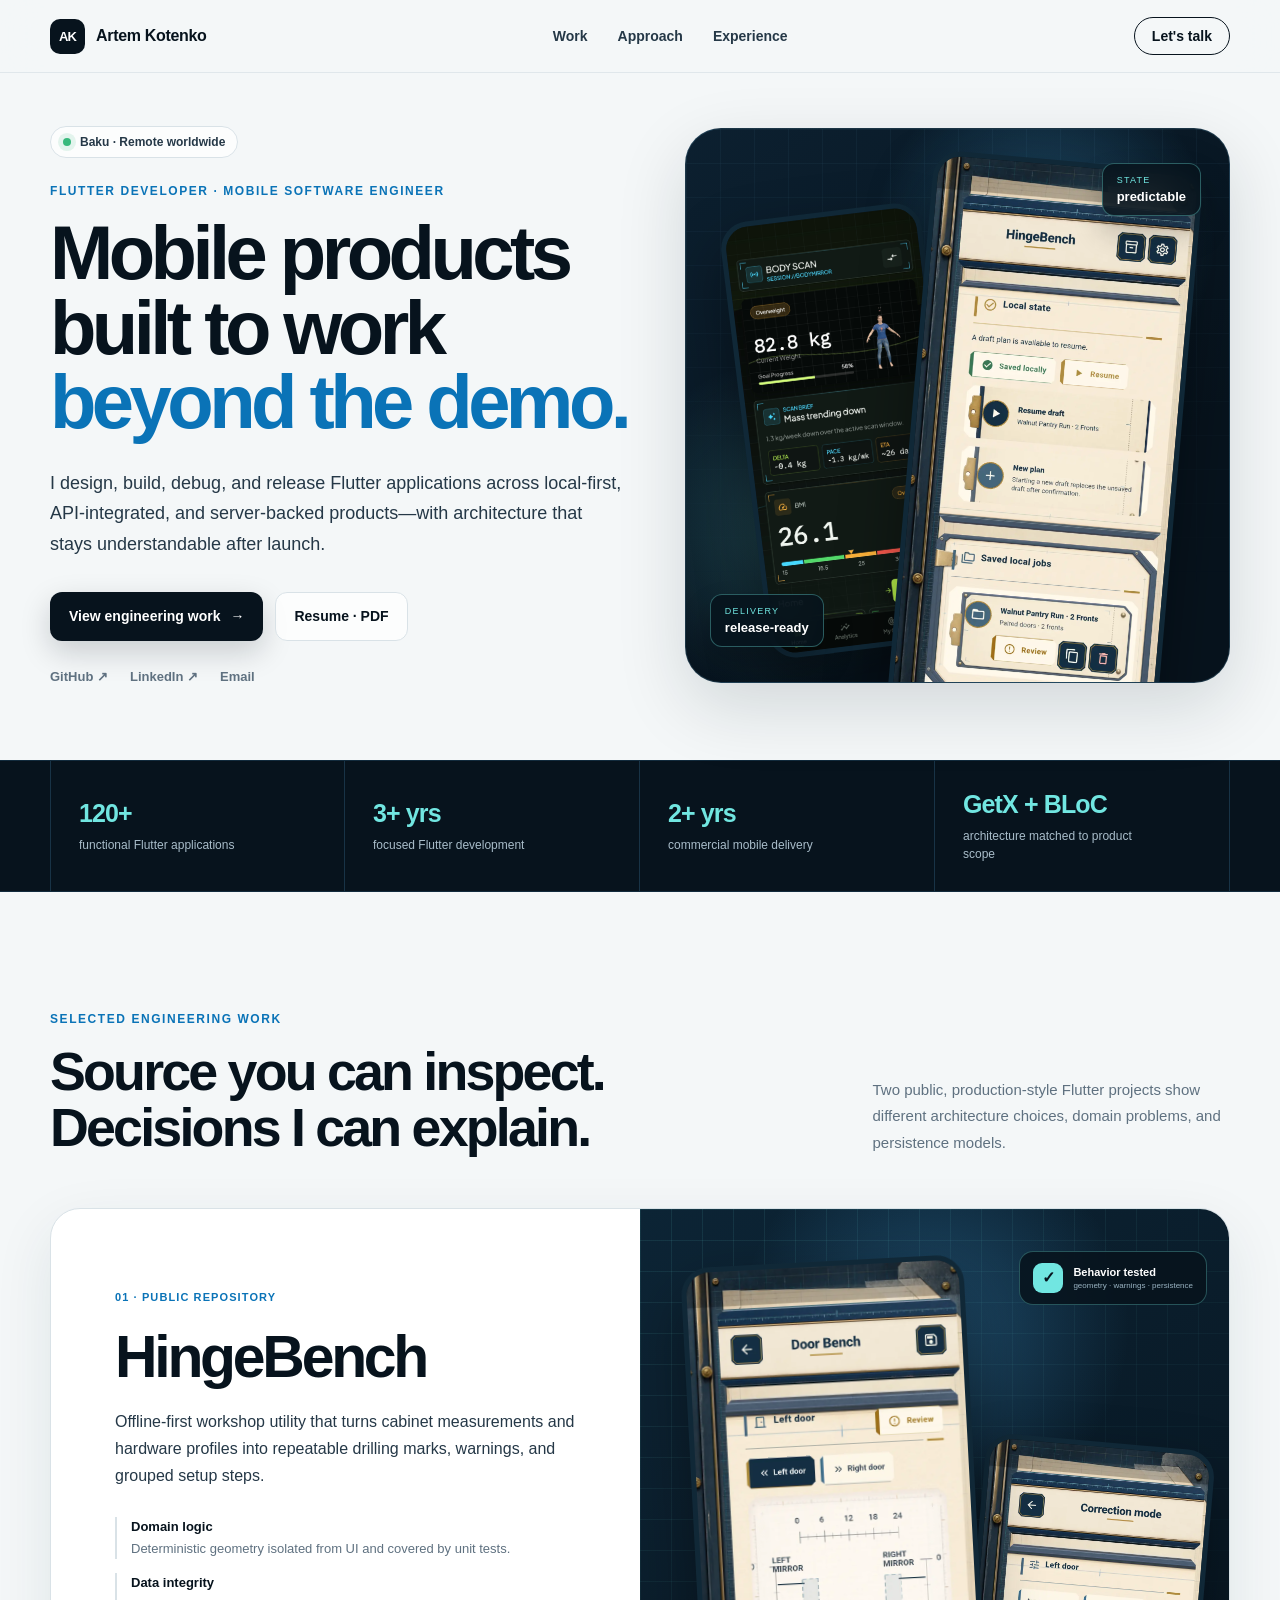
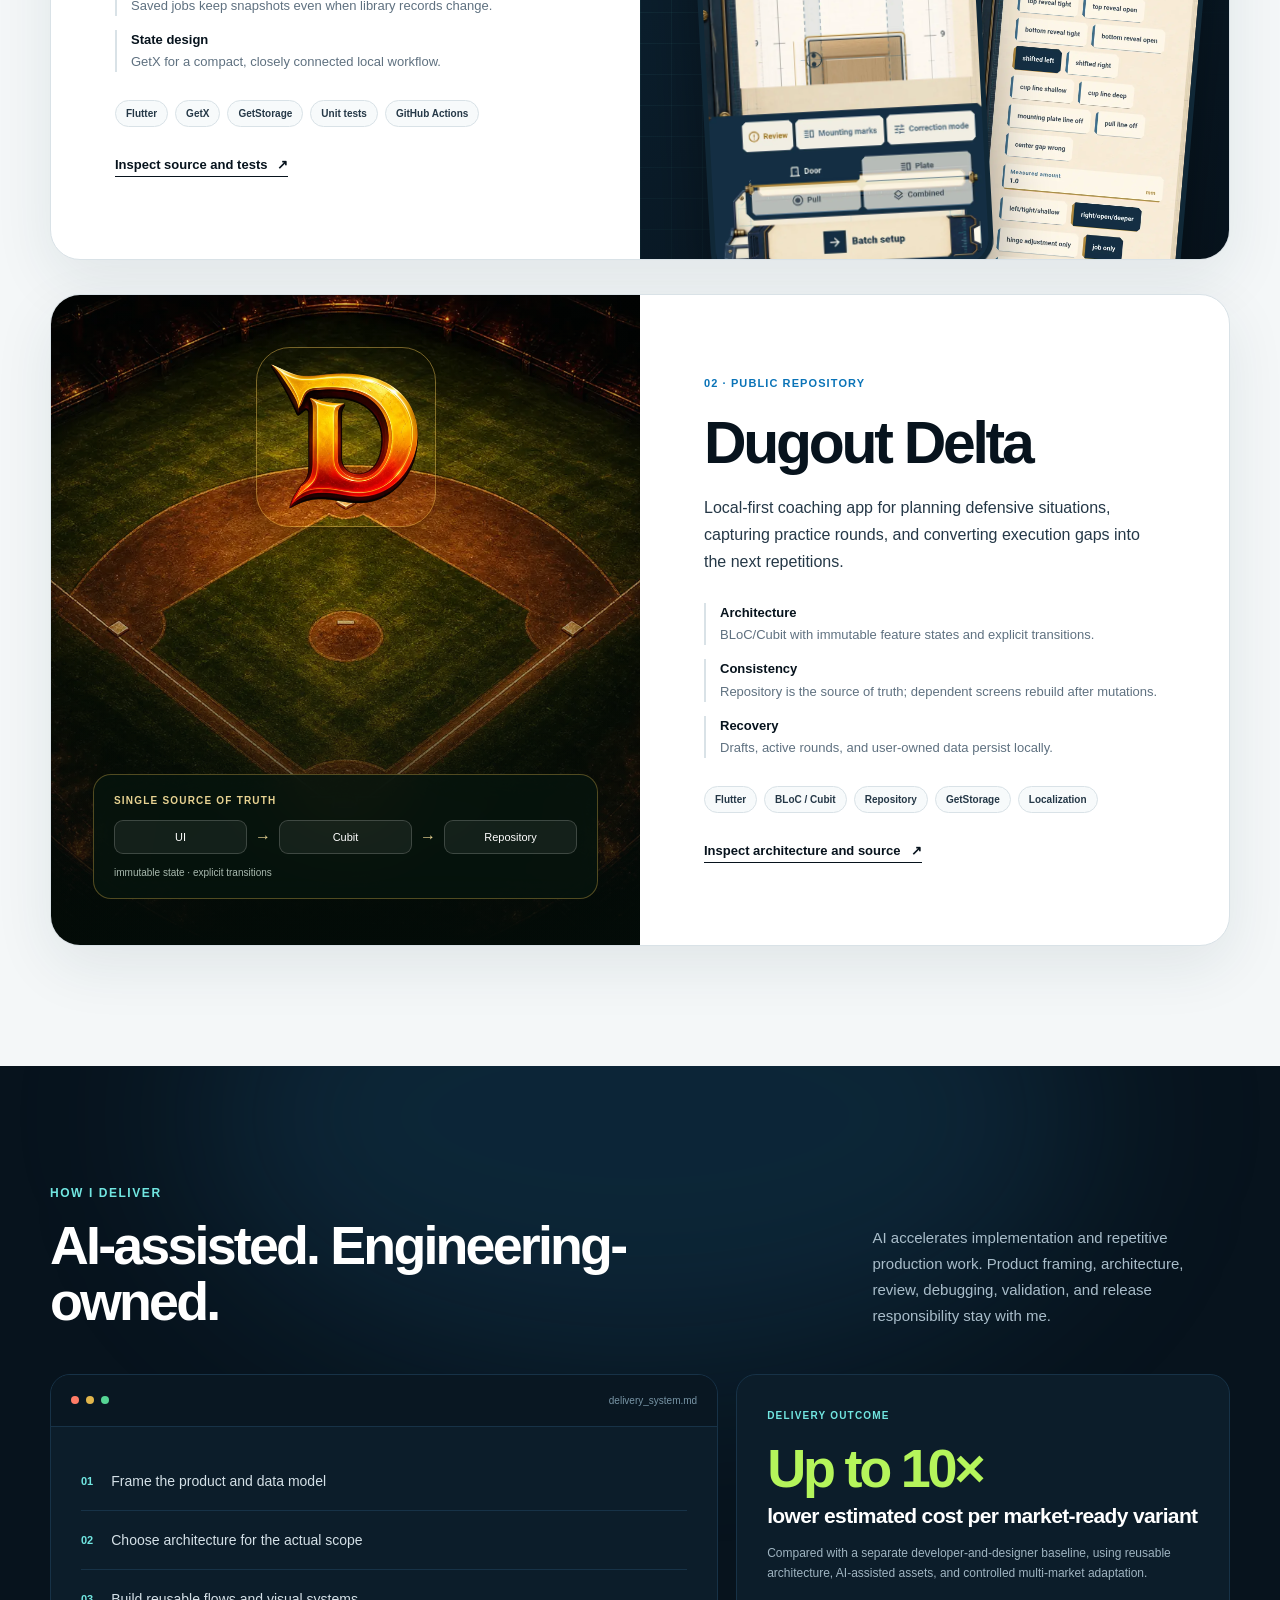
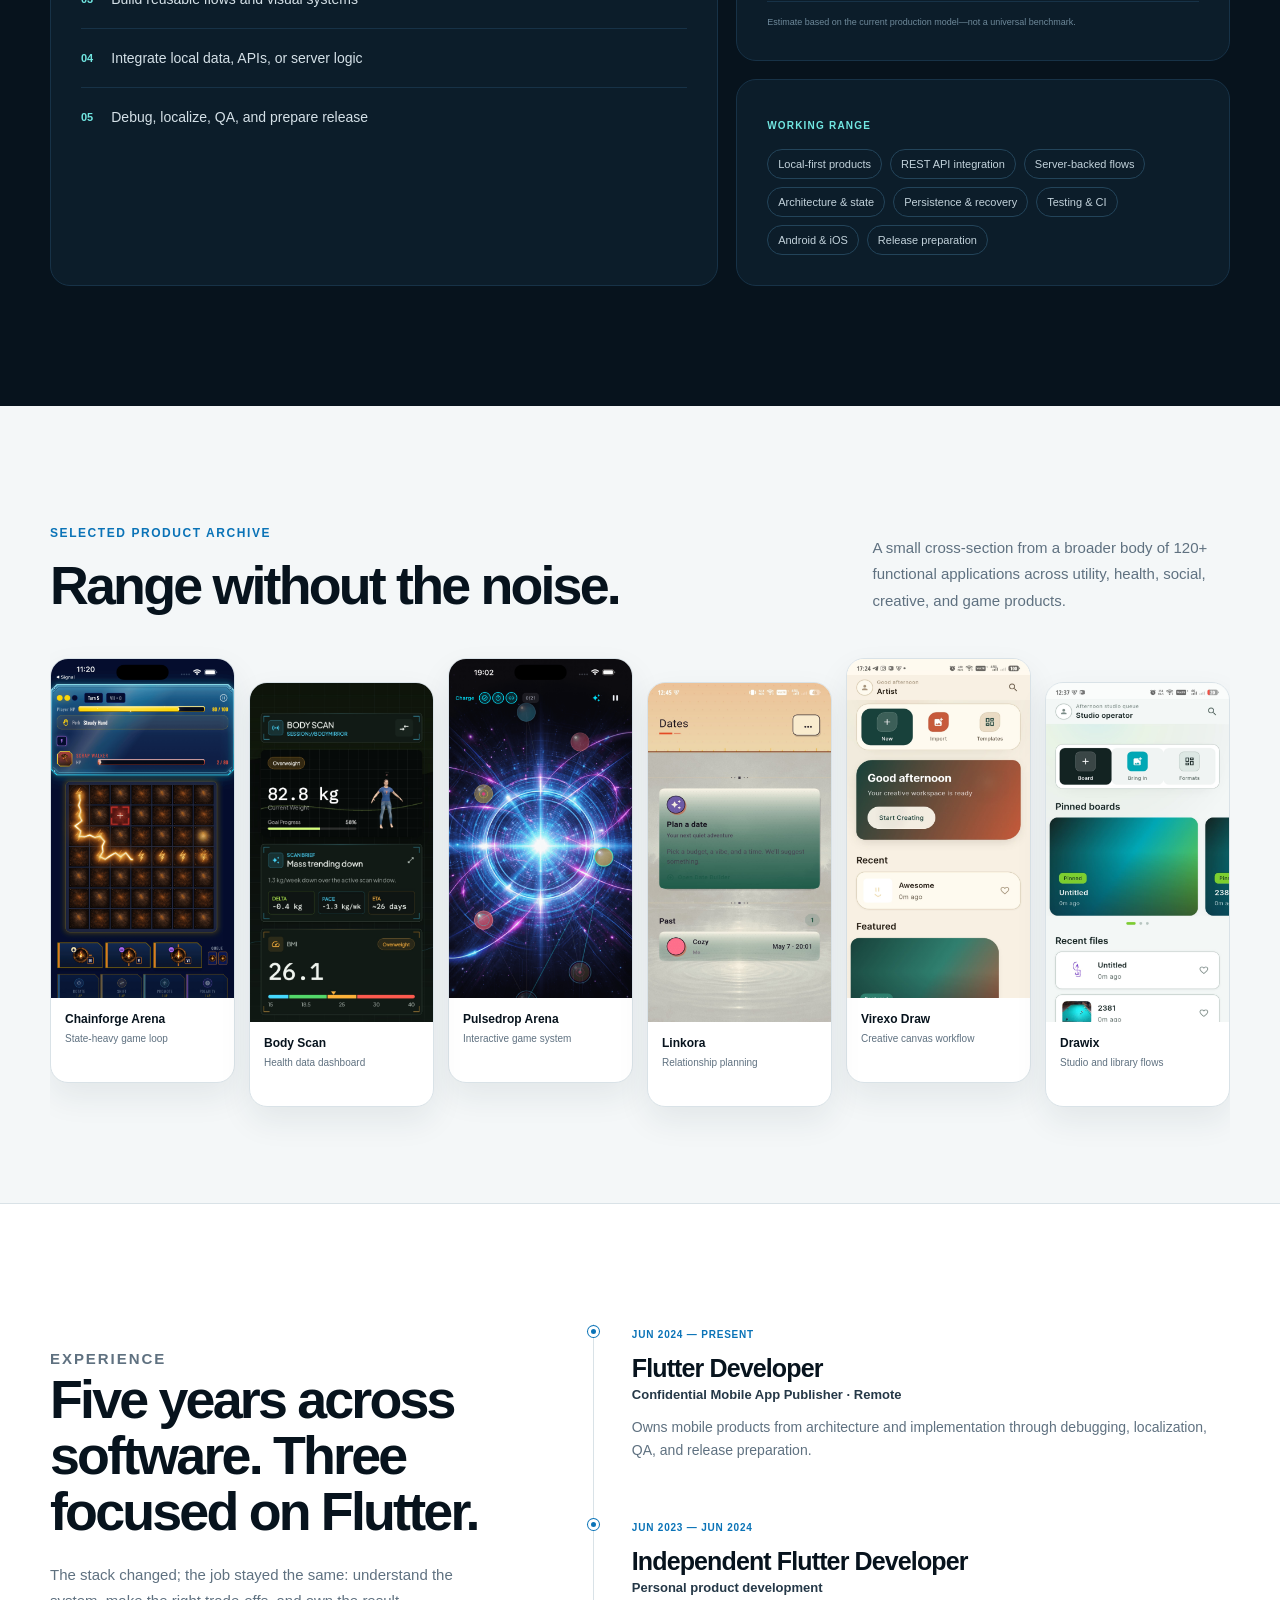
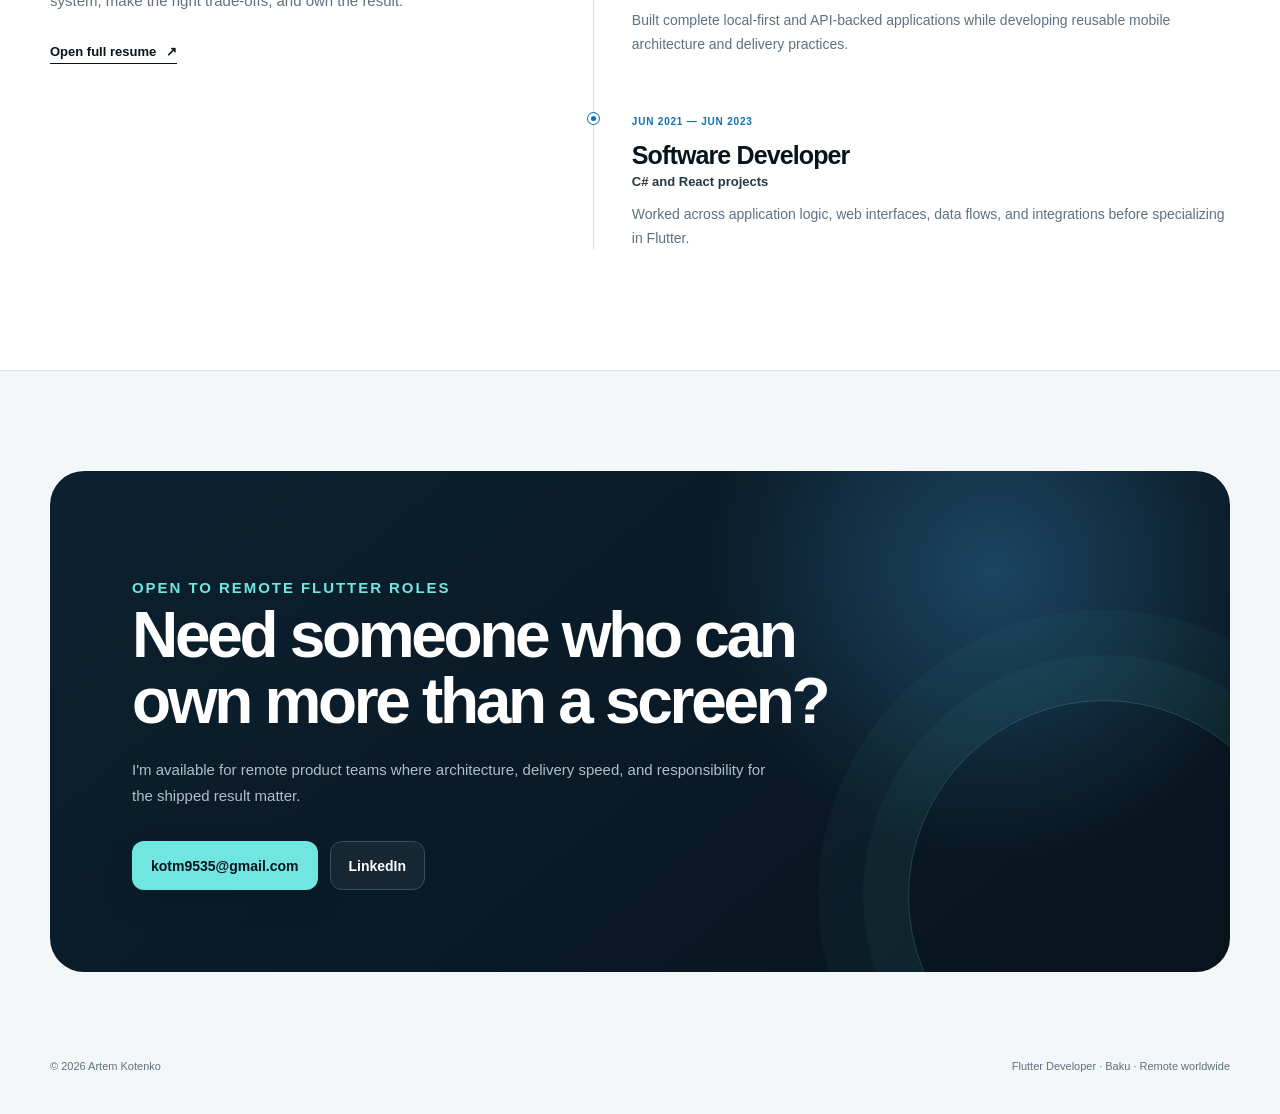
==== index.html @ 96c529cb "Initial Commit" ====
<!doctype html>
<html lang="en">
<head>
  <meta charset="utf-8">
  <meta name="viewport" content="width=device-width, initial-scale=1">
  <title>Artem Kotenko — Flutter Developer</title>
  <meta name="description" content="Flutter developer and mobile software engineer building local-first, API-integrated, and server-backed applications.">
  <meta name="keywords" content="Artem Kotenko, Flutter Developer, Dart, Mobile Software Engineer, GetX, BLoC, Remote Flutter Developer">
  <meta property="og:title" content="Artem Kotenko — Flutter Developer">
  <meta property="og:description" content="Mobile products built to work beyond the demo. Public source, architecture decisions, and production delivery.">
  <meta property="og:type" content="website">
  <link rel="icon" href="favicon.svg" type="image/svg+xml">
  <link rel="stylesheet" href="styles.css">
  <script src="script.js" defer></script>
</head>
<body>
  <a class="skip-link" href="#main">Skip to content</a>

  <header class="site-header">
    <nav class="nav shell" aria-label="Primary navigation">
      <a class="brand" href="#top" aria-label="Artem Kotenko, home">
        <span class="brand-mark">AK</span>
        <span class="brand-name">Artem Kotenko</span>
      </a>
      <div class="nav-links">
        <a href="#work">Work</a>
        <a href="#approach">Approach</a>
        <a href="#experience">Experience</a>
      </div>
      <a class="nav-contact" href="mailto:kotm9535@gmail.com">Let's talk</a>
    </nav>
  </header>

  <main id="main">
    <section class="hero shell" id="top">
      <div class="hero-copy">
        <div class="availability"><span class="status-dot"></span>Baku · Remote worldwide</div>
        <p class="eyebrow">Flutter Developer · Mobile Software Engineer</p>
        <h1>Mobile products built to work <em>beyond the demo.</em></h1>
        <p class="hero-lead">I design, build, debug, and release Flutter applications across local-first, API-integrated, and server-backed products—with architecture that stays understandable after launch.</p>
        <div class="hero-actions">
          <a class="button button-primary" href="#work">View engineering work <span aria-hidden="true">→</span></a>
          <a class="button button-secondary" href="assets/resume/Artem_Kotenko_Flutter_Developer_Resume.pdf" target="_blank">Resume · PDF</a>
        </div>
        <div class="social-row" aria-label="Professional profiles">
          <a href="https://github.com/ThsiTema" target="_blank" rel="noreferrer">GitHub ↗</a>
          <a href="https://www.linkedin.com/in/thistema/" target="_blank" rel="noreferrer">LinkedIn ↗</a>
          <a href="mailto:kotm9535@gmail.com">Email</a>
        </div>
      </div>

      <div class="hero-visual" aria-label="Selected Flutter product screens">
        <div class="hero-grid"></div>
        <div class="code-label code-label-top"><span>STATE</span><strong>predictable</strong></div>
        <div class="hero-phone hero-phone-back"><img src="assets/archive/body-scan.jpg" alt="Body Scan Flutter application dashboard"></div>
        <div class="hero-phone hero-phone-front"><img src="assets/work/hingebench-home.webp" alt="HingeBench local state and saved jobs screen"></div>
        <div class="code-label code-label-bottom"><span>DELIVERY</span><strong>release-ready</strong></div>
      </div>
    </section>

    <section class="proof-band" aria-label="Experience highlights">
      <div class="proof-grid shell">
        <div><strong>120+</strong><span>functional Flutter applications</span></div>
        <div><strong>3+ yrs</strong><span>focused Flutter development</span></div>
        <div><strong>2+ yrs</strong><span>commercial mobile delivery</span></div>
        <div><strong>GetX + BLoC</strong><span>architecture matched to product scope</span></div>
      </div>
    </section>

    <section class="section shell" id="work">
      <div class="section-heading">
        <div><p class="eyebrow">Selected engineering work</p><h2>Source you can inspect. Decisions I can explain.</h2></div>
        <p>Two public, production-style Flutter projects show different architecture choices, domain problems, and persistence models.</p>
      </div>

      <article class="case case-hingebench">
        <div class="case-copy">
          <div class="case-number">01 · Public repository</div>
          <h3>HingeBench</h3>
          <p class="case-intro">Offline-first workshop utility that turns cabinet measurements and hardware profiles into repeatable drilling marks, warnings, and grouped setup steps.</p>
          <ul class="decision-list">
            <li><span>Domain logic</span>Deterministic geometry isolated from UI and covered by unit tests.</li>
            <li><span>Data integrity</span>Saved jobs keep snapshots even when library records change.</li>
            <li><span>State design</span>GetX for a compact, closely connected local workflow.</li>
          </ul>
          <div class="tech-list"><span>Flutter</span><span>GetX</span><span>GetStorage</span><span>Unit tests</span><span>GitHub Actions</span></div>
          <a class="arrow-link" href="https://github.com/ThsiTema/hingebench" target="_blank" rel="noreferrer"><span>Inspect source and tests</span><b aria-hidden="true">↗</b></a>
        </div>
        <div class="hinge-visual">
          <div class="screen screen-main"><img src="assets/work/hingebench-bench.webp" alt="HingeBench door bench screen" loading="lazy"></div>
          <div class="screen screen-secondary"><img src="assets/work/hingebench-correction.webp" alt="HingeBench first-fit correction screen" loading="lazy"></div>
          <div class="test-badge"><span class="test-check">✓</span><div><strong>Behavior tested</strong><small>geometry · warnings · persistence</small></div></div>
        </div>
      </article>

      <article class="case case-dugout">
        <div class="dugout-visual">
          <img class="dugout-bg" src="assets/work/dugout-board.webp" alt="Dugout Delta tactical baseball field artwork" loading="lazy">
          <div class="dugout-overlay"></div>
          <div class="dugout-icon"><img src="assets/work/dugout-icon.webp" alt="Dugout Delta app icon" loading="lazy"></div>
          <div class="architecture-card">
            <p>Single source of truth</p>
            <div class="architecture-flow"><span>UI</span><i>→</i><span>Cubit</span><i>→</i><span>Repository</span></div>
            <small>immutable state · explicit transitions</small>
          </div>
        </div>
        <div class="case-copy">
          <div class="case-number">02 · Public repository</div>
          <h3>Dugout Delta</h3>
          <p class="case-intro">Local-first coaching app for planning defensive situations, capturing practice rounds, and converting execution gaps into the next repetitions.</p>
          <ul class="decision-list">
            <li><span>Architecture</span>BLoC/Cubit with immutable feature states and explicit transitions.</li>
            <li><span>Consistency</span>Repository is the source of truth; dependent screens rebuild after mutations.</li>
            <li><span>Recovery</span>Drafts, active rounds, and user-owned data persist locally.</li>
          </ul>
          <div class="tech-list"><span>Flutter</span><span>BLoC / Cubit</span><span>Repository</span><span>GetStorage</span><span>Localization</span></div>
          <a class="arrow-link" href="https://github.com/ThsiTema/dugout-delta" target="_blank" rel="noreferrer"><span>Inspect architecture and source</span><b aria-hidden="true">↗</b></a>
        </div>
      </article>
    </section>

    <section class="section approach-section" id="approach">
      <div class="shell">
        <div class="section-heading compact">
          <div><p class="eyebrow">How I deliver</p><h2>AI-assisted. Engineering-owned.</h2></div>
          <p>AI accelerates implementation and repetitive production work. Product framing, architecture, review, debugging, validation, and release responsibility stay with me.</p>
        </div>
        <div class="approach-grid">
          <article class="approach-main">
            <div class="terminal-bar"><span></span><span></span><span></span><code>delivery_system.md</code></div>
            <div class="terminal-body">
              <p><b>01</b>Frame the product and data model</p><p><b>02</b>Choose architecture for the actual scope</p><p><b>03</b>Build reusable flows and visual systems</p><p><b>04</b>Integrate local data, APIs, or server logic</p><p><b>05</b>Debug, localize, QA, and prepare release</p>
            </div>
          </article>
          <article class="metric-card">
            <span class="metric-kicker">Delivery outcome</span><strong>Up to 10×</strong><h3>lower estimated cost per market-ready variant</h3>
            <p>Compared with a separate developer-and-designer baseline, using reusable architecture, AI-assisted assets, and controlled multi-market adaptation.</p>
            <div class="metric-footnote">Estimate based on the current production model—not a universal benchmark.</div>
          </article>
          <article class="capability-card">
            <p class="card-label">Working range</p>
            <div class="capability-list"><span>Local-first products</span><span>REST API integration</span><span>Server-backed flows</span><span>Architecture &amp; state</span><span>Persistence &amp; recovery</span><span>Testing &amp; CI</span><span>Android &amp; iOS</span><span>Release preparation</span></div>
          </article>
        </div>
      </div>
    </section>

    <section class="section shell archive-section" id="archive">
      <div class="section-heading compact">
        <div><p class="eyebrow">Selected product archive</p><h2>Range without the noise.</h2></div>
        <p>A small cross-section from a broader body of 120+ functional applications across utility, health, social, creative, and game products.</p>
      </div>
      <div class="archive-grid">
        <article class="archive-card"><div class="archive-image"><img src="assets/archive/chainforge.png" alt="Chainforge Arena Flutter application screen" loading="lazy"></div><div class="archive-copy"><strong>Chainforge Arena</strong><span>State-heavy game loop</span></div></article>
        <article class="archive-card"><div class="archive-image"><img src="assets/archive/body-scan.jpg" alt="Body Scan Flutter application screen" loading="lazy"></div><div class="archive-copy"><strong>Body Scan</strong><span>Health data dashboard</span></div></article>
        <article class="archive-card"><div class="archive-image"><img src="assets/archive/pulsedrop.png" alt="Pulsedrop Arena Flutter application screen" loading="lazy"></div><div class="archive-copy"><strong>Pulsedrop Arena</strong><span>Interactive game system</span></div></article>
        <article class="archive-card"><div class="archive-image"><img src="assets/archive/linkora.jpg" alt="Linkora Flutter application screen" loading="lazy"></div><div class="archive-copy"><strong>Linkora</strong><span>Relationship planning</span></div></article>
        <article class="archive-card"><div class="archive-image"><img src="assets/archive/virexo.jpg" alt="Virexo Draw Flutter application screen" loading="lazy"></div><div class="archive-copy"><strong>Virexo Draw</strong><span>Creative canvas workflow</span></div></article>
        <article class="archive-card"><div class="archive-image"><img src="assets/archive/drawix.jpg" alt="Drawix Flutter application screen" loading="lazy"></div><div class="archive-copy"><strong>Drawix</strong><span>Studio and library flows</span></div></article>
      </div>
    </section>

    <section class="section experience-section" id="experience">
      <div class="shell experience-layout">
        <div class="experience-intro">
          <p class="eyebrow">Experience</p><h2>Five years across software. Three focused on Flutter.</h2>
          <p>The stack changed; the job stayed the same: understand the system, make the right trade-offs, and own the result.</p>
          <a class="arrow-link" href="assets/resume/Artem_Kotenko_Flutter_Developer_Resume.pdf" target="_blank"><span>Open full resume</span><b aria-hidden="true">↗</b></a>
        </div>
        <div class="timeline">
          <article class="timeline-item"><div class="timeline-dot"></div><time>Jun 2024 — Present</time><h3>Flutter Developer</h3><h4>Confidential Mobile App Publisher · Remote</h4><p>Owns mobile products from architecture and implementation through debugging, localization, QA, and release preparation.</p></article>
          <article class="timeline-item"><div class="timeline-dot"></div><time>Jun 2023 — Jun 2024</time><h3>Independent Flutter Developer</h3><h4>Personal product development</h4><p>Built complete local-first and API-backed applications while developing reusable mobile architecture and delivery practices.</p></article>
          <article class="timeline-item"><div class="timeline-dot"></div><time>Jun 2021 — Jun 2023</time><h3>Software Developer</h3><h4>C# and React projects</h4><p>Worked across application logic, web interfaces, data flows, and integrations before specializing in Flutter.</p></article>
        </div>
      </div>
    </section>

    <section class="contact shell">
      <div class="contact-card">
        <p class="eyebrow">Open to remote Flutter roles</p><h2>Need someone who can own more than a screen?</h2>
        <p>I'm available for remote product teams where architecture, delivery speed, and responsibility for the shipped result matter.</p>
        <div class="contact-actions"><a class="button button-primary" href="mailto:kotm9535@gmail.com">kotm9535@gmail.com</a><a class="button button-secondary" href="https://www.linkedin.com/in/thistema/" target="_blank" rel="noreferrer">LinkedIn</a></div>
      </div>
    </section>
  </main>

  <footer class="footer shell"><span>© <span id="year">2026</span> Artem Kotenko</span><span>Flutter Developer · Baku · Remote worldwide</span></footer>
</body>
</html>
---- styles.css ----
:root {
  --ink: #07131d;
  --ink-soft: #253847;
  --muted: #5f7180;
  --paper: #f4f7f8;
  --white: #ffffff;
  --line: #d9e2e7;
  --blue: #4db8ff;
  --blue-deep: #0a73b7;
  --cyan: #71e6e1;
  --lime: #b5f55b;
  --navy: #07131d;
  --navy-raised: #0c1d2a;
  --gold: #e1b54b;
  --radius-lg: 30px;
  --radius-md: 20px;
  --shadow: 0 24px 70px rgba(7, 25, 38, 0.14);
}

* {
  box-sizing: border-box;
}

html {
  scroll-behavior: smooth;
  scroll-padding-top: 100px;
}

body {
  margin: 0;
  overflow-x: hidden;
  background: var(--paper);
  color: var(--ink);
  font-family: Arial, Helvetica, sans-serif;
  -webkit-font-smoothing: antialiased;
}

a {
  color: inherit;
  text-decoration: none;
}

button,
a {
  -webkit-tap-highlight-color: transparent;
}

::selection {
  background: var(--cyan);
  color: var(--ink);
}

.shell {
  width: min(1180px, calc(100% - 40px));
  margin-inline: auto;
}

.skip-link {
  position: fixed;
  top: 10px;
  left: 10px;
  z-index: 100;
  transform: translateY(-140%);
  border-radius: 8px;
  background: var(--white);
  padding: 10px 14px;
  font-weight: 700;
}

.skip-link:focus {
  transform: translateY(0);
}

.site-header {
  position: fixed;
  inset: 0 0 auto;
  z-index: 50;
  border-bottom: 1px solid rgba(217, 226, 231, 0.76);
  background: rgba(244, 247, 248, 0.84);
  backdrop-filter: blur(18px);
}

.nav {
  display: flex;
  min-height: 72px;
  align-items: center;
  justify-content: space-between;
  gap: 28px;
}

.brand {
  display: inline-flex;
  align-items: center;
  gap: 11px;
  font-weight: 750;
  letter-spacing: -0.02em;
}

.brand-mark {
  display: grid;
  width: 35px;
  height: 35px;
  place-items: center;
  border-radius: 10px;
  background: var(--ink);
  color: var(--white);
  font-family: var(--font-geist-mono), monospace;
  font-size: 13px;
  letter-spacing: -0.06em;
}

.nav-links {
  display: flex;
  align-items: center;
  gap: 30px;
  color: var(--ink-soft);
  font-size: 14px;
  font-weight: 650;
}

.nav-links a,
.social-row a {
  transition: color 160ms ease;
}

.nav-links a:hover,
.social-row a:hover {
  color: var(--blue-deep);
}

.nav-contact {
  border: 1px solid var(--ink);
  border-radius: 999px;
  padding: 10px 17px;
  font-size: 14px;
  font-weight: 750;
  transition: background 160ms ease, color 160ms ease, transform 160ms ease;
}

.nav-contact:hover {
  transform: translateY(-1px);
  background: var(--ink);
  color: var(--white);
}

.hero {
  display: grid;
  min-height: 760px;
  grid-template-columns: 1.03fr 0.97fr;
  align-items: center;
  gap: 56px;
  padding-top: 120px;
  padding-bottom: 70px;
}

.hero-copy {
  position: relative;
  z-index: 2;
  animation: hero-in 680ms ease-out both;
}

.availability {
  display: inline-flex;
  align-items: center;
  gap: 9px;
  margin-bottom: 26px;
  border: 1px solid var(--line);
  border-radius: 999px;
  background: rgba(255, 255, 255, 0.72);
  padding: 8px 12px;
  color: var(--ink-soft);
  font-size: 12px;
  font-weight: 700;
}

.status-dot {
  width: 8px;
  height: 8px;
  border-radius: 50%;
  background: #38b97c;
  box-shadow: 0 0 0 5px rgba(56, 185, 124, 0.13);
}

.eyebrow {
  margin: 0 0 18px;
  color: var(--blue-deep);
  font-family: var(--font-geist-mono), monospace;
  font-size: 12px;
  font-weight: 750;
  letter-spacing: 0.13em;
  text-transform: uppercase;
}

.hero h1 {
  max-width: 680px;
  margin: 0;
  font-size: clamp(46px, 6vw, 76px);
  font-weight: 760;
  letter-spacing: -0.06em;
  line-height: 0.98;
}

.hero h1 em {
  color: var(--blue-deep);
  font-style: normal;
}

.hero-lead {
  max-width: 630px;
  margin: 28px 0 0;
  color: var(--ink-soft);
  font-size: 18px;
  line-height: 1.7;
}

.hero-actions,
.contact-actions {
  display: flex;
  flex-wrap: wrap;
  gap: 12px;
  margin-top: 32px;
}

.button {
  display: inline-flex;
  min-height: 49px;
  align-items: center;
  justify-content: center;
  gap: 10px;
  border: 1px solid transparent;
  border-radius: 12px;
  padding: 12px 18px;
  font-size: 14px;
  font-weight: 750;
  transition: transform 160ms ease, box-shadow 160ms ease, background 160ms ease;
}

.button svg {
  width: 18px;
  height: 18px;
  fill: none;
  stroke: currentColor;
  stroke-linecap: round;
  stroke-linejoin: round;
  stroke-width: 1.8;
}

.button:hover {
  transform: translateY(-2px);
}

.button-primary {
  background: var(--ink);
  color: var(--white);
  box-shadow: 0 11px 30px rgba(7, 19, 29, 0.18);
}

.button-primary:hover {
  box-shadow: 0 14px 36px rgba(7, 19, 29, 0.24);
}

.button-secondary {
  border-color: var(--line);
  background: rgba(255, 255, 255, 0.72);
  color: var(--ink);
}

.button-secondary:hover {
  background: var(--white);
}

.social-row {
  display: flex;
  flex-wrap: wrap;
  gap: 22px;
  margin-top: 28px;
  color: var(--muted);
  font-size: 13px;
  font-weight: 700;
}

.social-row a {
  display: inline-flex;
  align-items: center;
  gap: 4px;
}

.social-row svg {
  width: 14px;
  height: 14px;
  fill: none;
  stroke: currentColor;
  stroke-linecap: round;
  stroke-linejoin: round;
  stroke-width: 1.7;
}

.hero-visual {
  position: relative;
  min-height: 555px;
  overflow: hidden;
  border: 1px solid rgba(99, 168, 203, 0.22);
  border-radius: 36px;
  background:
    radial-gradient(circle at 66% 20%, rgba(78, 190, 255, 0.32), transparent 30%),
    radial-gradient(circle at 18% 72%, rgba(113, 230, 225, 0.18), transparent 28%),
    linear-gradient(145deg, #0c2030 0%, #07131d 70%);
  box-shadow: var(--shadow);
  animation: hero-in 680ms 120ms ease-out both;
}

.hero-grid {
  position: absolute;
  inset: 0;
  opacity: 0.22;
  background-image:
    linear-gradient(rgba(117, 193, 230, 0.25) 1px, transparent 1px),
    linear-gradient(90deg, rgba(117, 193, 230, 0.25) 1px, transparent 1px);
  background-size: 34px 34px;
  mask-image: linear-gradient(to bottom, black, transparent 88%);
}

.hero-phone,
.screen {
  position: absolute;
  overflow: hidden;
  border: 5px solid #102837;
  border-radius: 28px;
  background: #0a1720;
  box-shadow: 0 28px 60px rgba(0, 0, 0, 0.38);
}

.hero-phone img,
.screen img,
.archive-image img {
  width: 100%;
  height: 100%;
  object-fit: cover;
  object-position: top center;
}

.hero-phone img,
.screen img,
.archive-image img,
.dugout-bg,
.dugout-icon img {
  position: absolute;
  inset: 0;
}

.hero-phone-back {
  top: 82px;
  left: 58px;
  width: 202px;
  aspect-ratio: 0.46;
  transform: rotate(-7deg);
}

.hero-phone-front {
  right: 50px;
  bottom: -63px;
  width: 270px;
  aspect-ratio: 0.462;
  transform: rotate(5deg);
}

.code-label {
  position: absolute;
  z-index: 3;
  display: flex;
  flex-direction: column;
  gap: 4px;
  border: 1px solid rgba(113, 230, 225, 0.34);
  border-radius: 12px;
  background: rgba(7, 19, 29, 0.85);
  padding: 11px 14px;
  color: var(--white);
  box-shadow: 0 16px 30px rgba(0, 0, 0, 0.24);
  backdrop-filter: blur(14px);
}

.code-label span {
  color: var(--cyan);
  font-family: var(--font-geist-mono), monospace;
  font-size: 9px;
  letter-spacing: 0.14em;
}

.code-label strong {
  font-size: 13px;
  font-weight: 650;
}

.code-label-top {
  top: 34px;
  right: 28px;
}

.code-label-bottom {
  bottom: 35px;
  left: 24px;
}

.proof-band {
  border-block: 1px solid #122b3d;
  background: var(--navy);
  color: var(--white);
}

.proof-grid {
  display: grid;
  grid-template-columns: repeat(4, 1fr);
}

.proof-grid > div {
  display: flex;
  min-height: 130px;
  flex-direction: column;
  justify-content: center;
  gap: 8px;
  border-right: 1px solid #183346;
  padding: 24px 28px;
}

.proof-grid > div:first-child {
  border-left: 1px solid #183346;
}

.proof-grid strong {
  color: var(--cyan);
  font-size: 25px;
  font-weight: 720;
  letter-spacing: -0.035em;
}

.proof-grid span {
  max-width: 200px;
  color: #a9bdca;
  font-size: 12px;
  line-height: 1.5;
}

.section {
  padding-top: 120px;
  padding-bottom: 120px;
}

.section-heading {
  display: grid;
  grid-template-columns: minmax(0, 1.35fr) minmax(280px, 0.65fr);
  align-items: end;
  gap: 80px;
  margin-bottom: 52px;
}

.section-heading.compact {
  margin-bottom: 44px;
}

.section-heading h2,
.experience-intro h2,
.contact-card h2 {
  max-width: 760px;
  margin: 0;
  font-size: clamp(35px, 4.2vw, 54px);
  font-weight: 750;
  letter-spacing: -0.052em;
  line-height: 1.04;
}

.section-heading > p,
.experience-intro > p,
.contact-card > p {
  margin: 0;
  color: var(--muted);
  font-size: 15px;
  line-height: 1.75;
}

.case {
  display: grid;
  min-height: 650px;
  grid-template-columns: 1fr 1fr;
  overflow: hidden;
  border: 1px solid var(--line);
  border-radius: var(--radius-lg);
  background: var(--white);
  box-shadow: 0 20px 60px rgba(25, 54, 72, 0.09);
}

.case + .case {
  margin-top: 34px;
}

.case-copy {
  display: flex;
  flex-direction: column;
  justify-content: center;
  padding: clamp(34px, 5vw, 64px);
}

.case-number {
  margin-bottom: 20px;
  color: var(--blue-deep);
  font-family: var(--font-geist-mono), monospace;
  font-size: 11px;
  font-weight: 750;
  letter-spacing: 0.1em;
  text-transform: uppercase;
}

.case h3 {
  margin: 0;
  font-size: clamp(38px, 4.6vw, 60px);
  font-weight: 750;
  letter-spacing: -0.055em;
}

.case-intro {
  margin: 18px 0 0;
  color: var(--ink-soft);
  font-size: 16px;
  line-height: 1.7;
}

.decision-list {
  display: grid;
  gap: 14px;
  margin: 28px 0 0;
  padding: 0;
  list-style: none;
}

.decision-list li {
  border-left: 2px solid var(--line);
  padding-left: 14px;
  color: var(--muted);
  font-size: 13px;
  line-height: 1.55;
}

.decision-list span {
  display: block;
  margin-bottom: 2px;
  color: var(--ink);
  font-weight: 750;
}

.tech-list {
  display: flex;
  flex-wrap: wrap;
  gap: 7px;
  margin-top: 28px;
}

.tech-list span {
  border: 1px solid var(--line);
  border-radius: 999px;
  background: #f7fafb;
  padding: 7px 10px;
  color: var(--ink-soft);
  font-family: var(--font-geist-mono), monospace;
  font-size: 10px;
  font-weight: 650;
}

.arrow-link {
  display: inline-flex;
  width: fit-content;
  align-items: center;
  gap: 10px;
  margin-top: 30px;
  padding-bottom: 4px;
  border-bottom: 1px solid var(--ink);
  color: var(--ink);
  font-size: 13px;
  font-weight: 750;
}

.arrow-link svg {
  width: 16px;
  height: 16px;
  fill: none;
  stroke: currentColor;
  stroke-linecap: round;
  stroke-linejoin: round;
  stroke-width: 1.7;
  transition: transform 160ms ease;
}

.arrow-link:hover svg {
  transform: translate(2px, -2px);
}

.hinge-visual {
  position: relative;
  min-height: 650px;
  overflow: hidden;
  background:
    radial-gradient(circle at 50% 18%, rgba(77, 184, 255, 0.28), transparent 32%),
    linear-gradient(150deg, #0c2435, #07131d);
}

.hinge-visual::before {
  position: absolute;
  inset: 0;
  background-image:
    linear-gradient(rgba(113, 230, 225, 0.1) 1px, transparent 1px),
    linear-gradient(90deg, rgba(113, 230, 225, 0.1) 1px, transparent 1px);
  background-size: 31px 31px;
  content: "";
  mask-image: linear-gradient(145deg, black 0%, transparent 85%);
}

.screen-main {
  top: 52px;
  left: 56px;
  z-index: 2;
  width: 283px;
  aspect-ratio: 0.462;
  transform: rotate(-3deg);
}

.screen-secondary {
  right: 34px;
  bottom: -80px;
  width: 230px;
  aspect-ratio: 0.462;
  transform: rotate(5deg);
}

.test-badge {
  position: absolute;
  right: 22px;
  top: 42px;
  z-index: 4;
  display: flex;
  align-items: center;
  gap: 10px;
  border: 1px solid rgba(113, 230, 225, 0.3);
  border-radius: 14px;
  background: rgba(7, 19, 29, 0.86);
  padding: 11px 13px;
  color: var(--white);
  backdrop-filter: blur(10px);
}

.test-check {
  display: grid;
  width: 30px;
  height: 30px;
  place-items: center;
  border-radius: 9px;
  background: var(--cyan);
  color: var(--ink);
  font-weight: 900;
}

.test-badge div {
  display: flex;
  flex-direction: column;
  gap: 3px;
}

.test-badge strong {
  font-size: 11px;
}

.test-badge small {
  color: #9ab3c2;
  font-size: 8px;
}

.dugout-visual {
  position: relative;
  min-height: 650px;
  overflow: hidden;
  background: #07130e;
}

.dugout-bg {
  width: 100%;
  height: 100%;
  object-fit: cover;
}

.dugout-overlay {
  position: absolute;
  inset: 0;
  background:
    radial-gradient(circle at 50% 34%, transparent, rgba(4, 13, 9, 0.22) 58%),
    linear-gradient(to top, rgba(3, 12, 8, 0.92), transparent 58%);
}

.dugout-icon {
  position: absolute;
  top: 52px;
  left: 50%;
  width: 180px;
  aspect-ratio: 1;
  overflow: hidden;
  transform: translateX(-50%);
  border: 1px solid rgba(228, 186, 83, 0.48);
  border-radius: 34px;
  box-shadow: 0 30px 70px rgba(0, 0, 0, 0.44);
}

.dugout-icon img {
  width: 100%;
  height: 100%;
  object-fit: cover;
}

.nav-links a[aria-current="true"] {
  color: var(--blue-deep);
}

.architecture-card {
  position: absolute;
  right: 42px;
  bottom: 46px;
  left: 42px;
  border: 1px solid rgba(224, 181, 75, 0.35);
  border-radius: 18px;
  background: rgba(7, 20, 14, 0.85);
  padding: 20px;
  color: var(--white);
  backdrop-filter: blur(16px);
}

.architecture-card p {
  margin: 0 0 14px;
  color: #e8d392;
  font-family: var(--font-geist-mono), monospace;
  font-size: 10px;
  font-weight: 700;
  letter-spacing: 0.12em;
  text-transform: uppercase;
}

.architecture-flow {
  display: flex;
  align-items: center;
  justify-content: space-between;
  gap: 8px;
}

.architecture-flow span {
  flex: 1;
  border: 1px solid rgba(255, 255, 255, 0.18);
  border-radius: 9px;
  padding: 10px 8px;
  background: rgba(255, 255, 255, 0.06);
  text-align: center;
  font-family: var(--font-geist-mono), monospace;
  font-size: 11px;
}

.architecture-flow i {
  color: #e8d392;
  font-style: normal;
}

.architecture-card small {
  display: block;
  margin-top: 13px;
  color: #a8b9ae;
  font-size: 10px;
}

.approach-section {
  position: relative;
  overflow: hidden;
  background: var(--navy);
  color: var(--white);
}

.approach-section::before {
  position: absolute;
  top: -200px;
  left: 50%;
  width: 900px;
  height: 500px;
  transform: translateX(-50%);
  border-radius: 50%;
  background: rgba(45, 138, 194, 0.16);
  filter: blur(90px);
  content: "";
}

.approach-section .shell {
  position: relative;
}

.approach-section .eyebrow {
  color: var(--cyan);
}

.approach-section .section-heading > p {
  color: #a9bdca;
}

.approach-grid {
  display: grid;
  grid-template-columns: 1.15fr 0.85fr;
  gap: 18px;
}

.approach-main,
.metric-card,
.capability-card {
  border: 1px solid #173247;
  border-radius: var(--radius-md);
  background: var(--navy-raised);
}

.approach-main {
  grid-row: span 2;
  overflow: hidden;
}

.terminal-bar {
  display: flex;
  min-height: 52px;
  align-items: center;
  gap: 7px;
  border-bottom: 1px solid #173247;
  padding: 0 20px;
  background: #091722;
}

.terminal-bar span {
  width: 8px;
  height: 8px;
  border-radius: 50%;
  background: #3d5a6c;
}

.terminal-bar span:first-child {
  background: #ff7c67;
}

.terminal-bar span:nth-child(2) {
  background: #e1b54b;
}

.terminal-bar span:nth-child(3) {
  background: #55d594;
}

.terminal-bar code {
  margin-left: auto;
  color: #7895a6;
  font-family: var(--font-geist-mono), monospace;
  font-size: 10px;
}

.terminal-body {
  display: grid;
  gap: 0;
  padding: 25px 30px 30px;
}

.terminal-body p {
  display: flex;
  align-items: center;
  gap: 18px;
  margin: 0;
  border-bottom: 1px solid #173247;
  padding: 21px 0;
  color: #d4e0e7;
  font-size: 14px;
}

.terminal-body p:last-child {
  border: 0;
}

.terminal-body b {
  color: var(--cyan);
  font-family: var(--font-geist-mono), monospace;
  font-size: 11px;
}

.metric-card,
.capability-card {
  padding: 30px;
}

.metric-kicker,
.card-label {
  color: var(--cyan);
  font-family: var(--font-geist-mono), monospace;
  font-size: 10px;
  font-weight: 750;
  letter-spacing: 0.12em;
  text-transform: uppercase;
}

.metric-card > strong {
  display: block;
  margin-top: 18px;
  color: var(--lime);
  font-size: 54px;
  font-weight: 750;
  letter-spacing: -0.06em;
  line-height: 1;
}

.metric-card h3 {
  margin: 8px 0 0;
  font-size: 21px;
  font-weight: 720;
  letter-spacing: -0.03em;
  line-height: 1.2;
}

.metric-card > p {
  margin: 16px 0 0;
  color: #9fb4c1;
  font-size: 12px;
  line-height: 1.65;
}

.metric-footnote {
  margin-top: 18px;
  border-top: 1px solid #173247;
  padding-top: 14px;
  color: #6e899a;
  font-size: 9px;
  line-height: 1.5;
}

.capability-list {
  display: flex;
  flex-wrap: wrap;
  gap: 8px;
  margin-top: 18px;
}

.capability-list span {
  border: 1px solid #23445a;
  border-radius: 999px;
  padding: 8px 10px;
  color: #c2d2db;
  font-size: 11px;
}

.archive-section {
  overflow: hidden;
}

.archive-grid {
  display: grid;
  grid-template-columns: repeat(6, minmax(0, 1fr));
  gap: 14px;
}

.archive-card {
  overflow: hidden;
  border: 1px solid var(--line);
  border-radius: 18px;
  background: var(--white);
  box-shadow: 0 14px 32px rgba(20, 47, 64, 0.08);
  transition: transform 180ms ease, box-shadow 180ms ease;
}

.archive-card:nth-child(even) {
  transform: translateY(24px);
}

.archive-card:hover {
  transform: translateY(-5px);
  box-shadow: 0 20px 46px rgba(20, 47, 64, 0.15);
}

.archive-card:nth-child(even):hover {
  transform: translateY(18px);
}

.archive-image {
  position: relative;
  width: 100%;
  aspect-ratio: 0.54;
  overflow: hidden;
  background: #dfe8ed;
}

.archive-copy {
  display: flex;
  min-height: 84px;
  flex-direction: column;
  gap: 5px;
  padding: 14px;
}

.archive-copy strong {
  font-size: 12px;
  line-height: 1.3;
}

.archive-copy span {
  color: var(--muted);
  font-size: 10px;
  line-height: 1.4;
}

.experience-section {
  border-block: 1px solid var(--line);
  background: var(--white);
}

.experience-layout {
  display: grid;
  grid-template-columns: 0.82fr 1.18fr;
  gap: 100px;
}

.experience-intro {
  position: sticky;
  top: 130px;
  align-self: start;
}

.experience-intro > p {
  margin-top: 22px;
}

.timeline {
  position: relative;
  border-left: 1px solid var(--line);
  padding-left: 38px;
}

.timeline-item {
  position: relative;
  padding: 0 0 54px;
}

.timeline-item:last-child {
  padding-bottom: 0;
}

.timeline-dot {
  position: absolute;
  top: 2px;
  left: -44px;
  width: 11px;
  height: 11px;
  border: 3px solid var(--white);
  border-radius: 50%;
  background: var(--blue-deep);
  box-shadow: 0 0 0 1px var(--blue-deep);
}

.timeline time {
  color: var(--blue-deep);
  font-family: var(--font-geist-mono), monospace;
  font-size: 10px;
  font-weight: 750;
  letter-spacing: 0.08em;
  text-transform: uppercase;
}

.timeline h3 {
  margin: 12px 0 4px;
  font-size: 25px;
  font-weight: 740;
  letter-spacing: -0.035em;
}

.timeline h4 {
  margin: 0;
  color: var(--ink-soft);
  font-size: 13px;
  font-weight: 650;
}

.timeline p {
  max-width: 600px;
  margin: 14px 0 0;
  color: var(--muted);
  font-size: 14px;
  line-height: 1.7;
}

.contact {
  padding-top: 100px;
  padding-bottom: 46px;
}

.contact-card {
  position: relative;
  overflow: hidden;
  border-radius: 34px;
  background:
    radial-gradient(circle at 80% 20%, rgba(77, 184, 255, 0.28), transparent 28%),
    linear-gradient(140deg, #0c2130, #07131d);
  padding: clamp(38px, 7vw, 82px);
  color: var(--white);
}

.contact-card::after {
  position: absolute;
  right: -70px;
  bottom: -120px;
  width: 390px;
  height: 390px;
  border: 1px solid rgba(113, 230, 225, 0.23);
  border-radius: 50%;
  box-shadow:
    0 0 0 45px rgba(113, 230, 225, 0.04),
    0 0 0 90px rgba(113, 230, 225, 0.03);
  content: "";
}

.contact-card .eyebrow {
  color: var(--cyan);
}

.contact-card h2 {
  position: relative;
  z-index: 1;
  max-width: 760px;
  font-size: clamp(40px, 5vw, 64px);
}

.contact-card > p {
  position: relative;
  z-index: 1;
  max-width: 650px;
  margin-top: 22px;
  color: #adc0cb;
}

.contact-card .contact-actions {
  position: relative;
  z-index: 1;
}

.contact-card .button-primary {
  background: var(--cyan);
  color: var(--ink);
}

.contact-card .button-secondary {
  border-color: #315064;
  background: rgba(255, 255, 255, 0.05);
  color: var(--white);
}

.footer {
  display: flex;
  min-height: 96px;
  align-items: center;
  justify-content: space-between;
  gap: 20px;
  color: var(--muted);
  font-size: 11px;
}

@keyframes hero-in {
  from {
    opacity: 0;
    transform: translateY(18px);
  }
  to {
    opacity: 1;
    transform: translateY(0);
  }
}

@media (max-width: 1040px) {
  .hero {
    grid-template-columns: 1.08fr 0.92fr;
    gap: 30px;
  }

  .hero-phone-back {
    left: 25px;
  }

  .hero-phone-front {
    right: 22px;
  }

  .case-copy {
    padding: 40px;
  }

  .screen-main {
    left: 30px;
  }

  .archive-grid {
    grid-template-columns: repeat(3, 1fr);
    gap: 18px;
  }

  .archive-card:nth-child(even) {
    transform: none;
  }

  .archive-card:nth-child(even):hover {
    transform: translateY(-5px);
  }

  .archive-image {
    aspect-ratio: 0.68;
  }
}

@media (max-width: 820px) {
  .nav-links {
    display: none;
  }

  .hero {
    grid-template-columns: 1fr;
    gap: 48px;
    padding-top: 150px;
  }

  .hero-copy {
    max-width: 700px;
  }

  .hero-visual {
    min-height: 620px;
  }

  .hero-phone-back {
    left: 18%;
  }

  .hero-phone-front {
    right: 16%;
  }

  .proof-grid {
    grid-template-columns: repeat(2, 1fr);
  }

  .proof-grid > div:nth-child(3) {
    border-left: 1px solid #183346;
  }

  .proof-grid > div:nth-child(-n + 2) {
    border-bottom: 1px solid #183346;
  }

  .section {
    padding-top: 90px;
    padding-bottom: 90px;
  }

  .section-heading,
  .experience-layout {
    grid-template-columns: 1fr;
    gap: 26px;
  }

  .case {
    grid-template-columns: 1fr;
  }

  .hinge-visual,
  .dugout-visual {
    min-height: 620px;
  }

  .case-dugout .dugout-visual {
    order: 2;
  }

  .case-dugout .case-copy {
    order: 1;
  }

  .approach-grid {
    grid-template-columns: 1fr;
  }

  .approach-main {
    grid-row: auto;
  }

  .experience-intro {
    position: static;
  }
}

@media (max-width: 560px) {
  .shell {
    width: min(100% - 28px, 1180px);
  }

  .site-header {
    background: rgba(244, 247, 248, 0.92);
  }

  .nav {
    min-height: 64px;
  }

  .brand-name {
    display: none;
  }

  .nav-contact {
    padding: 9px 14px;
    font-size: 12px;
  }

  .hero {
    min-height: auto;
    padding-top: 118px;
    padding-bottom: 52px;
  }

  .hero h1 {
    font-size: clamp(42px, 13vw, 58px);
  }

  .hero-lead {
    font-size: 16px;
    line-height: 1.65;
  }

  .hero-actions .button {
    width: 100%;
  }

  .hero-visual {
    min-height: 480px;
    border-radius: 26px;
  }

  .hero-phone-back {
    top: 75px;
    left: 18px;
    width: 155px;
  }

  .hero-phone-front {
    right: 18px;
    bottom: -35px;
    width: 205px;
  }

  .code-label-top {
    top: 20px;
    right: 16px;
  }

  .code-label-bottom {
    bottom: 22px;
    left: 13px;
  }

  .proof-grid > div {
    min-height: 115px;
    padding: 18px;
  }

  .proof-grid strong {
    font-size: 20px;
  }

  .section-heading h2,
  .experience-intro h2,
  .contact-card h2 {
    font-size: 36px;
  }

  .case {
    border-radius: 22px;
  }

  .case-copy {
    padding: 32px 24px 38px;
  }

  .case h3 {
    font-size: 42px;
  }

  .hinge-visual,
  .dugout-visual {
    min-height: 500px;
  }

  .screen-main {
    top: 38px;
    left: 22px;
    width: 220px;
  }

  .screen-secondary {
    right: 12px;
    width: 175px;
  }

  .test-badge {
    right: 10px;
    top: 24px;
  }

  .test-badge small {
    display: none;
  }

  .dugout-icon {
    top: 38px;
    width: 150px;
  }

  .architecture-card {
    right: 18px;
    bottom: 26px;
    left: 18px;
  }

  .architecture-flow span {
    padding: 9px 5px;
    font-size: 9px;
  }

  .approach-grid {
    gap: 14px;
  }

  .terminal-body {
    padding: 18px 22px 22px;
  }

  .terminal-body p {
    align-items: flex-start;
    padding: 17px 0;
    font-size: 12px;
    line-height: 1.5;
  }

  .metric-card,
  .capability-card {
    padding: 24px;
  }

  .archive-grid {
    grid-template-columns: repeat(2, 1fr);
    gap: 10px;
  }

  .archive-image {
    aspect-ratio: 0.55;
  }

  .archive-copy {
    min-height: 78px;
    padding: 11px;
  }

  .experience-layout {
    gap: 50px;
  }

  .timeline {
    padding-left: 27px;
  }

  .timeline-dot {
    left: -33px;
  }

  .contact {
    padding-top: 70px;
  }

  .contact-card {
    border-radius: 24px;
    padding: 34px 24px;
  }

  .contact-actions .button {
    width: 100%;
  }

  .footer {
    min-height: 115px;
    flex-direction: column;
    align-items: flex-start;
    justify-content: center;
    gap: 7px;
  }
}

@media (prefers-reduced-motion: reduce) {
  html {
    scroll-behavior: auto;
  }

  *,
  *::before,
  *::after {
    scroll-behavior: auto !important;
    animation-duration: 0.01ms !important;
    animation-iteration-count: 1 !important;
    transition-duration: 0.01ms !important;
  }
}
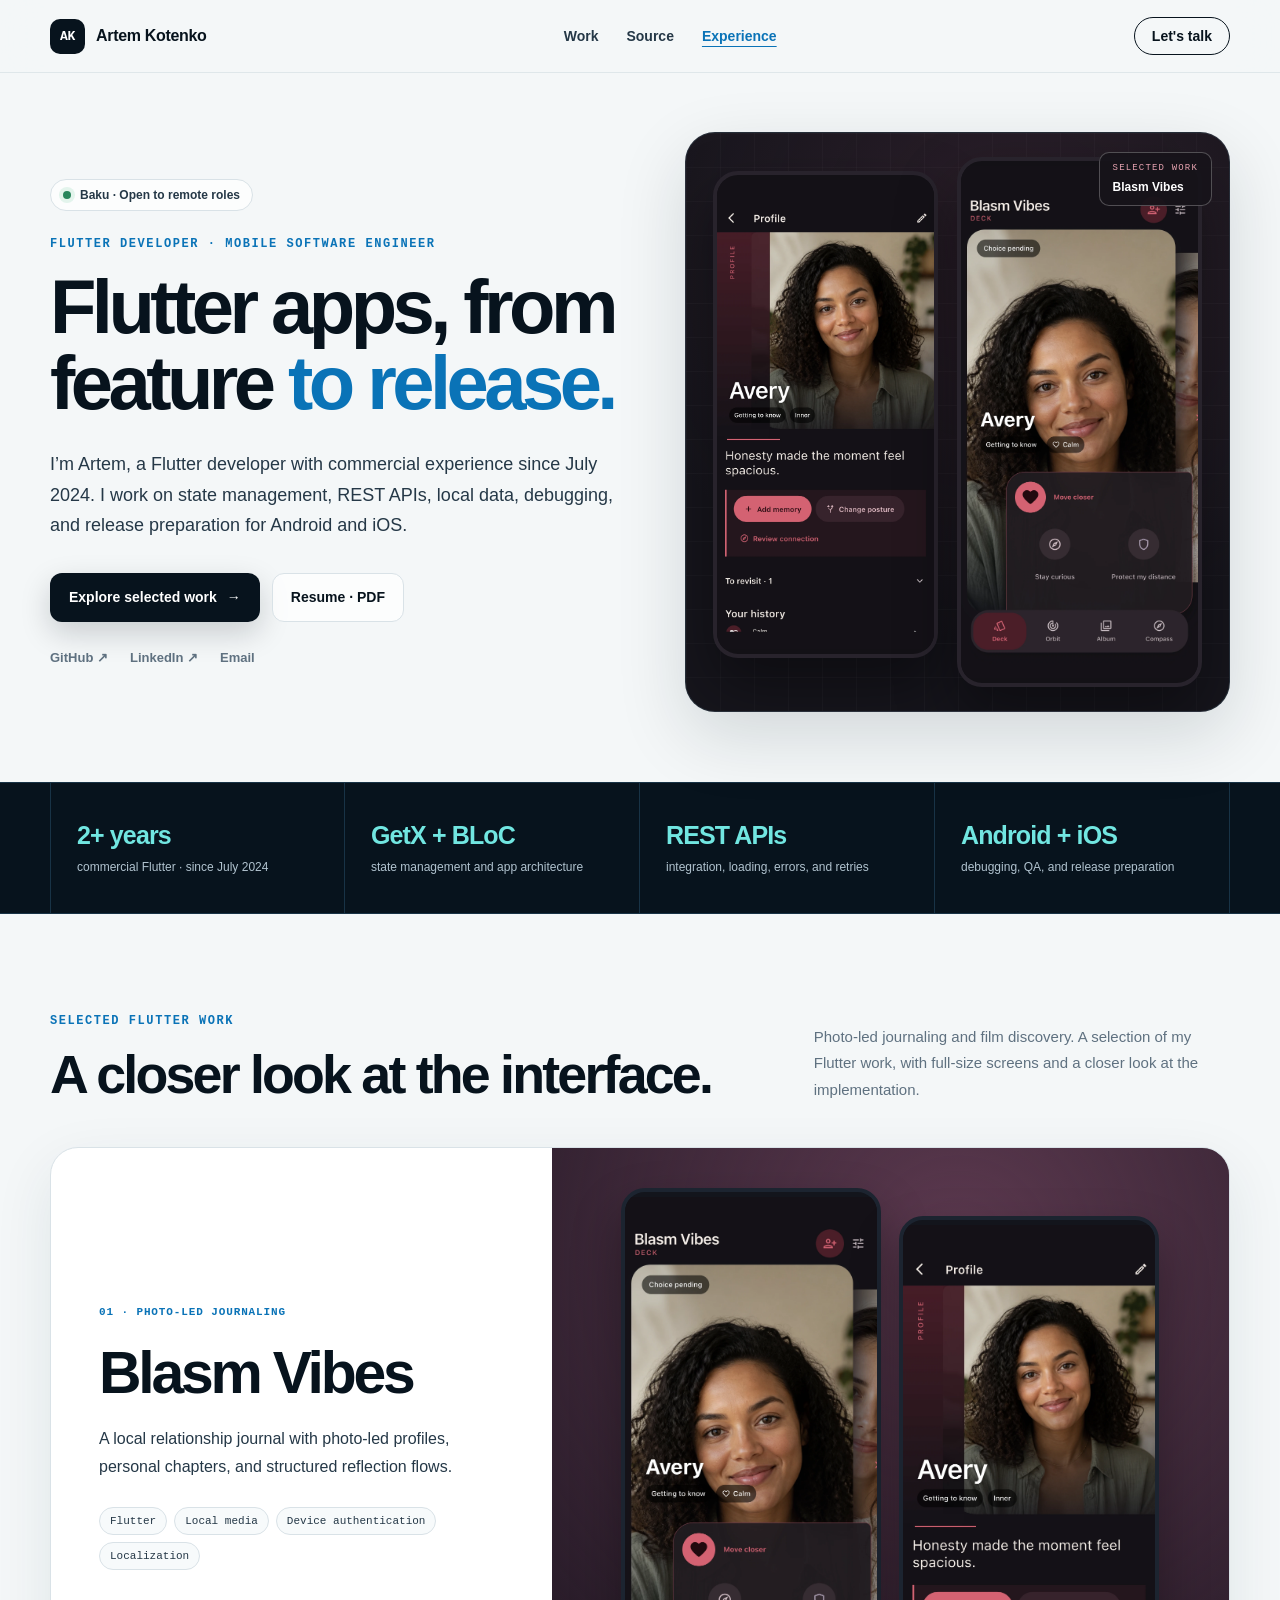
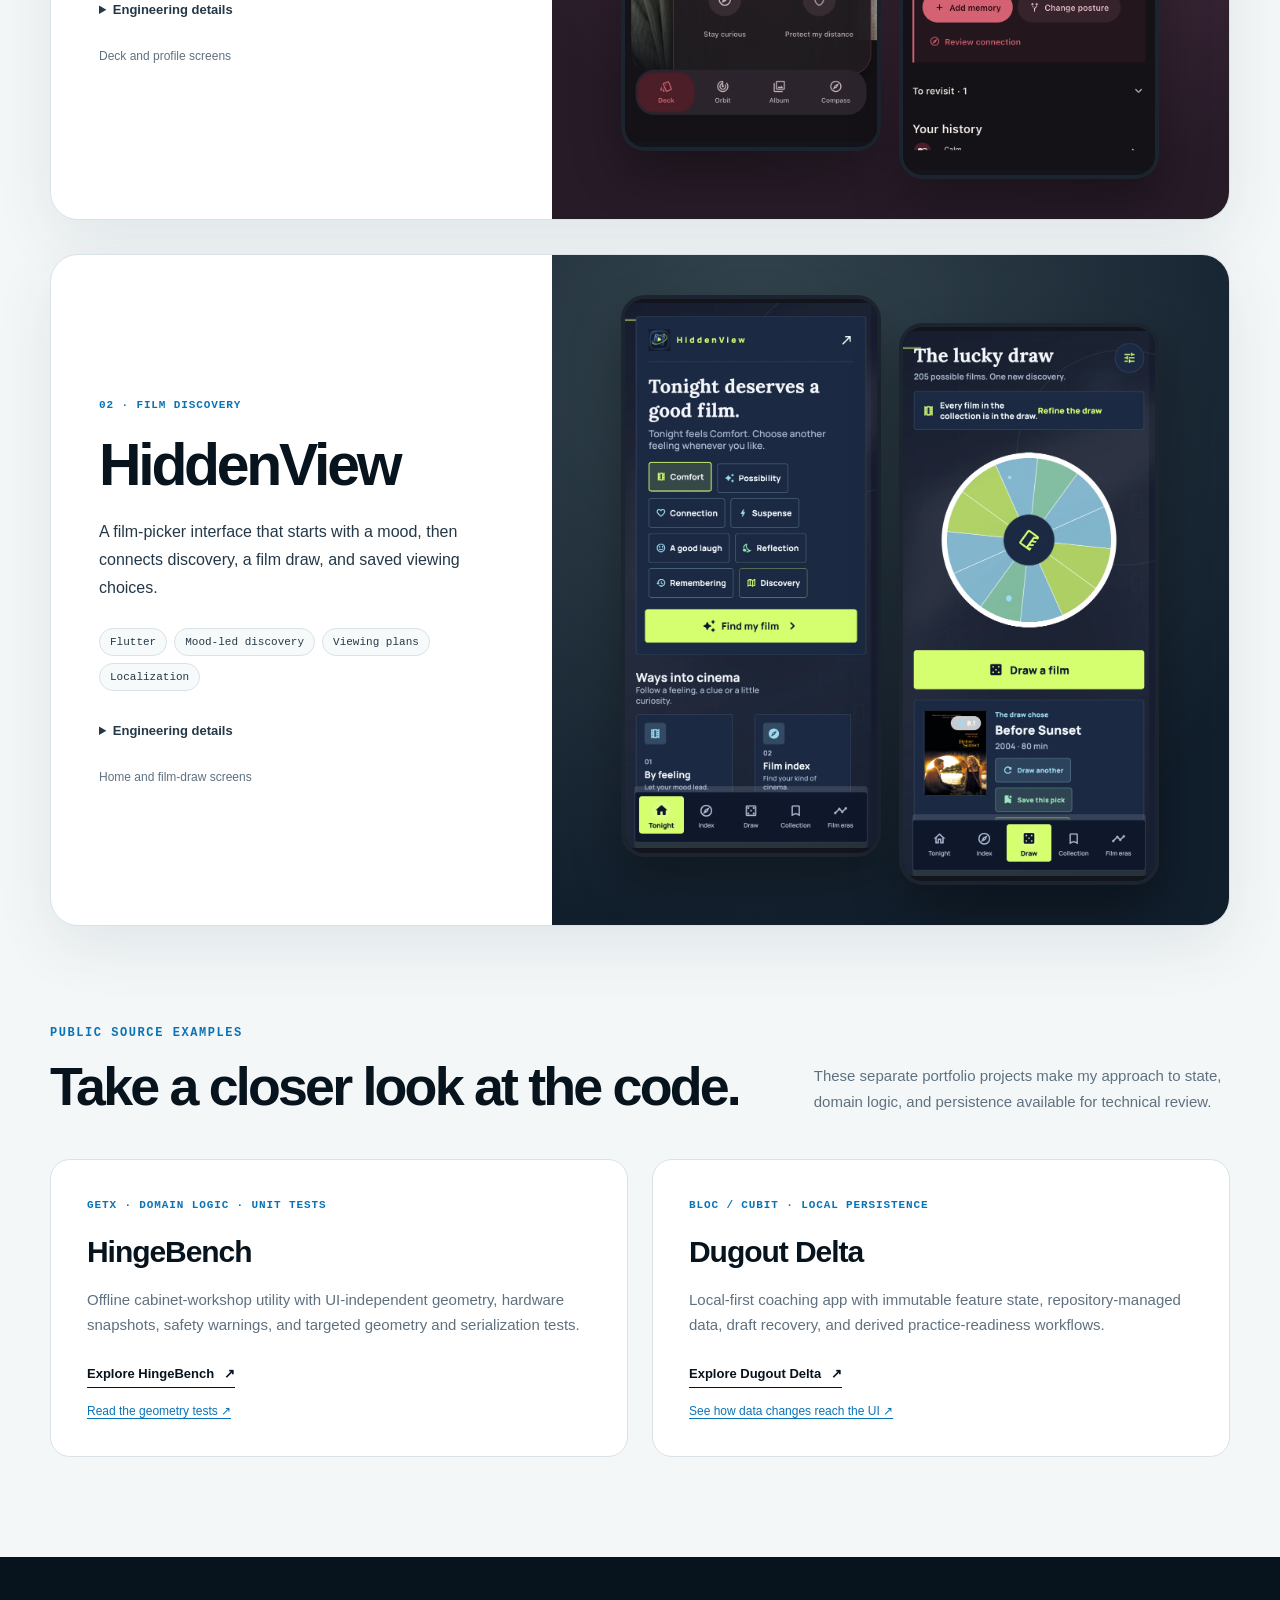
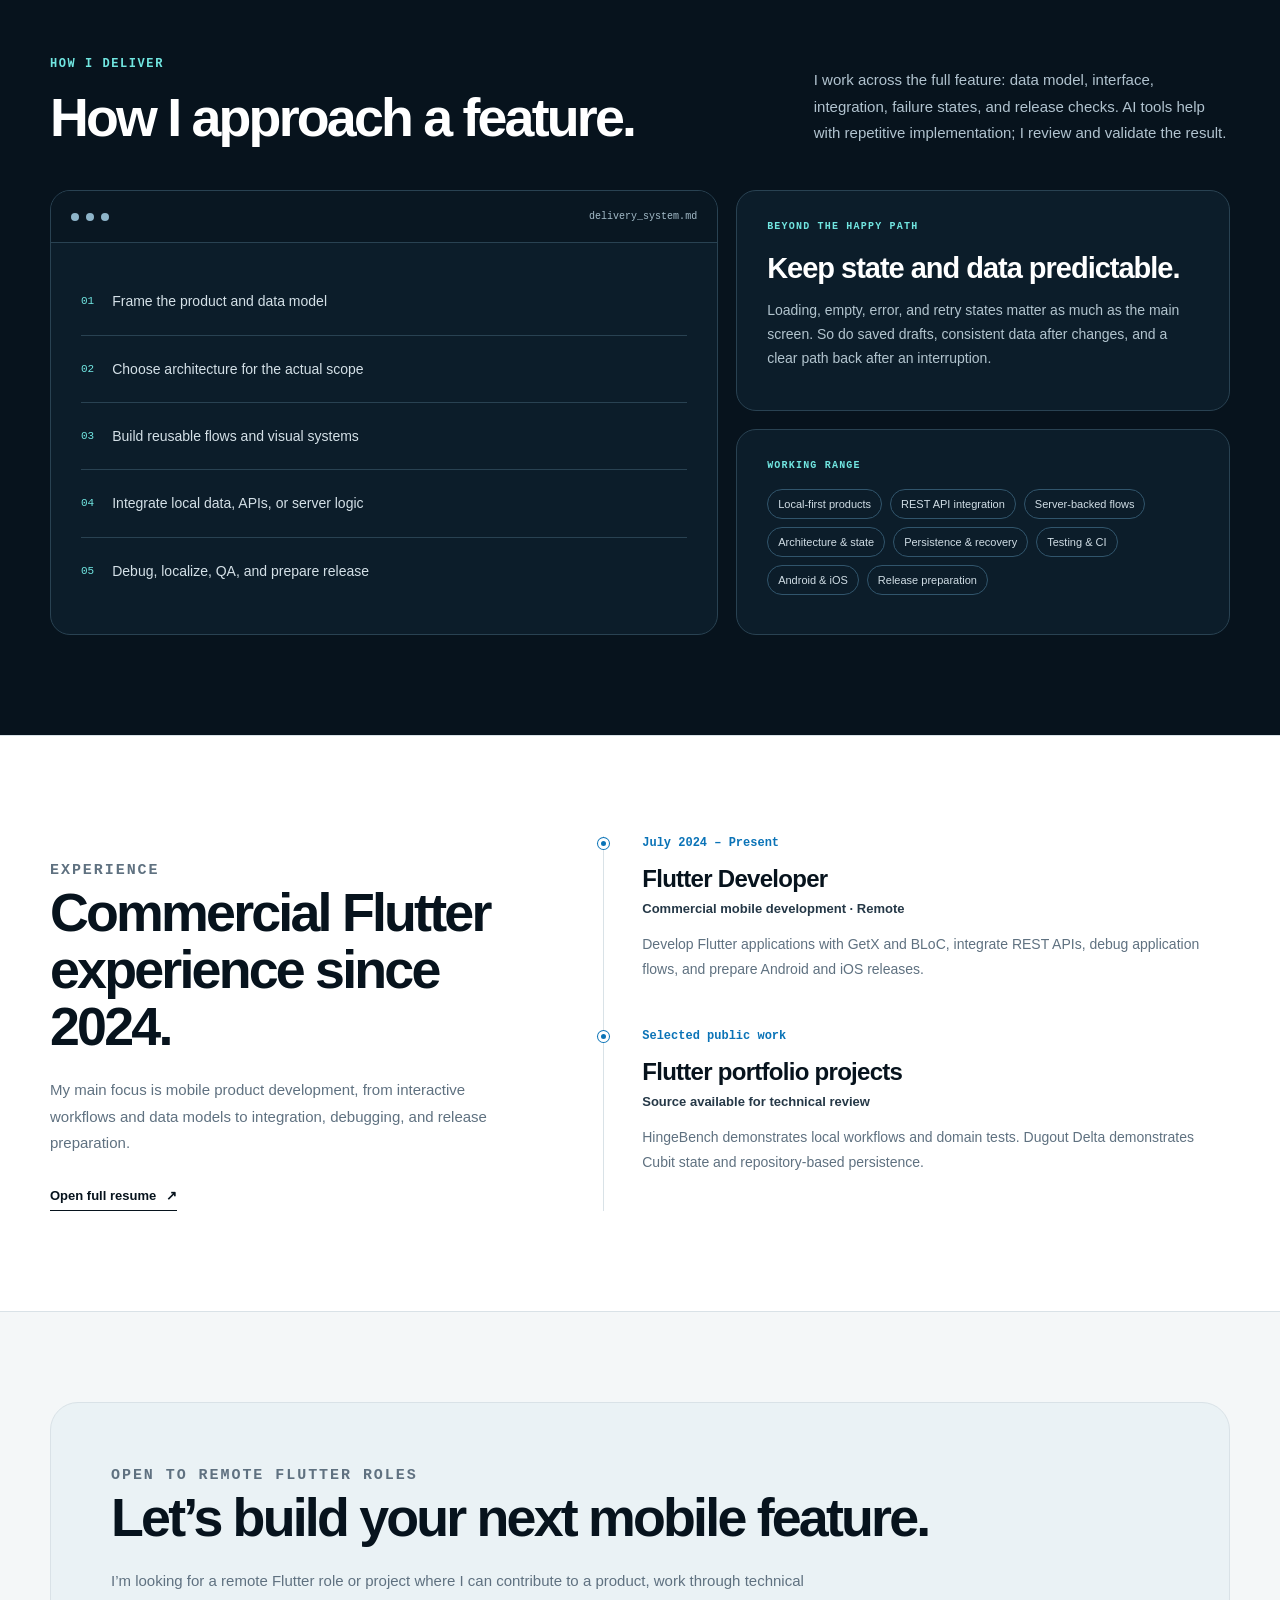
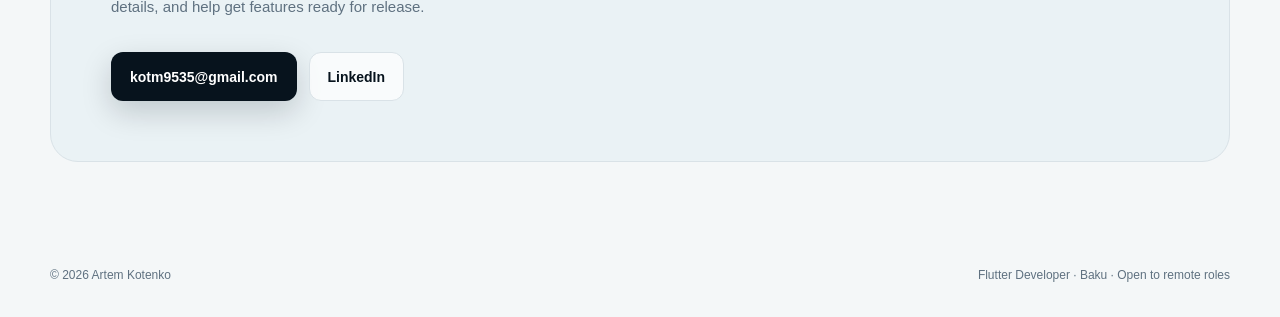
==== commit 50693e39: "Refresh Flutter portfolio with selected app visuals and accurate experience" ====
--- a/index.html
+++ b/index.html
@@ -4,11 +4,14 @@
   <meta charset="utf-8">
   <meta name="viewport" content="width=device-width, initial-scale=1">
   <title>Artem Kotenko — Flutter Developer</title>
-  <meta name="description" content="Flutter developer and mobile software engineer building local-first, API-integrated, and server-backed applications.">
-  <meta name="keywords" content="Artem Kotenko, Flutter Developer, Dart, Mobile Software Engineer, GetX, BLoC, Remote Flutter Developer">
+  <meta name="description" content="Flutter developer with commercial experience since July 2024. GetX, BLoC, REST APIs, Android and iOS. Explore public projects and source code.">
   <meta property="og:title" content="Artem Kotenko — Flutter Developer">
-  <meta property="og:description" content="Mobile products built to work beyond the demo. Public source, architecture decisions, and production delivery.">
+  <meta property="og:description" content="Commercial Flutter experience since July 2024. Public Flutter projects and the engineering decisions behind them.">
   <meta property="og:type" content="website">
+  <meta property="og:url" content="https://thsitema.github.io/">
+  <meta property="og:site_name" content="Artem Kotenko Portfolio">
+  <meta name="theme-color" content="#07131d">
+  <link rel="canonical" href="https://thsitema.github.io/">
   <link rel="icon" href="favicon.svg" type="image/svg+xml">
   <link rel="stylesheet" href="styles.css">
   <script src="script.js" defer></script>
@@ -24,7 +27,7 @@
       </a>
       <div class="nav-links">
         <a href="#work">Work</a>
-        <a href="#approach">Approach</a>
+        <a href="#code">Source</a>
         <a href="#experience">Experience</a>
       </div>
       <a class="nav-contact" href="mailto:kotm9535@gmail.com">Let's talk</a>
@@ -34,96 +37,119 @@
   <main id="main">
     <section class="hero shell" id="top">
       <div class="hero-copy">
-        <div class="availability"><span class="status-dot"></span>Baku · Remote worldwide</div>
+        <div class="availability"><span class="status-dot"></span>Baku · Open to remote roles</div>
         <p class="eyebrow">Flutter Developer · Mobile Software Engineer</p>
-        <h1>Mobile products built to work <em>beyond the demo.</em></h1>
-        <p class="hero-lead">I design, build, debug, and release Flutter applications across local-first, API-integrated, and server-backed products—with architecture that stays understandable after launch.</p>
+        <h1>Flutter apps, from feature <em>to release.</em></h1>
+        <p class="hero-lead">I’m Artem, a Flutter developer with commercial experience since July 2024. I work on state management, REST APIs, local data, debugging, and release preparation for Android and iOS.</p>
         <div class="hero-actions">
-          <a class="button button-primary" href="#work">View engineering work <span aria-hidden="true">→</span></a>
-          <a class="button button-secondary" href="assets/resume/Artem_Kotenko_Flutter_Developer_Resume.pdf" target="_blank">Resume · PDF</a>
+          <a class="button button-primary" href="#work">Explore selected work <span aria-hidden="true">→</span></a>
+          <a class="button button-secondary" href="assets/resume/Artem_Kotenko_Flutter_Developer_Resume.pdf" target="_blank" rel="noopener noreferrer">Resume · PDF</a>
         </div>
         <div class="social-row" aria-label="Professional profiles">
-          <a href="https://github.com/ThsiTema" target="_blank" rel="noreferrer">GitHub ↗</a>
-          <a href="https://www.linkedin.com/in/thistema/" target="_blank" rel="noreferrer">LinkedIn ↗</a>
+          <a href="https://github.com/ThsiTema" target="_blank" rel="noopener noreferrer">GitHub ↗</a>
+          <a href="https://www.linkedin.com/in/thistema/" target="_blank" rel="noopener noreferrer">LinkedIn ↗</a>
           <a href="mailto:kotm9535@gmail.com">Email</a>
         </div>
       </div>
 
       <div class="hero-visual" aria-label="Selected Flutter product screens">
         <div class="hero-grid"></div>
-        <div class="code-label code-label-top"><span>STATE</span><strong>predictable</strong></div>
-        <div class="hero-phone hero-phone-back"><img src="assets/archive/body-scan.jpg" alt="Body Scan Flutter application dashboard"></div>
-        <div class="hero-phone hero-phone-front"><img src="assets/work/hingebench-home.webp" alt="HingeBench local state and saved jobs screen"></div>
-        <div class="code-label code-label-bottom"><span>DELIVERY</span><strong>release-ready</strong></div>
+        <div class="code-label code-label-top"><span>SELECTED WORK</span><strong>Blasm Vibes</strong></div>
+        <div class="hero-phone hero-phone-back"><img src="assets/selected/blasm-profile.webp" alt="Blasm Vibes photo-led profile interface"></div>
+        <div class="hero-phone hero-phone-front"><img src="assets/selected/blasm-journal.webp" alt="Blasm Vibes photo-led journal interface" fetchpriority="high"></div>
+
       </div>
     </section>
 
     <section class="proof-band" aria-label="Experience highlights">
       <div class="proof-grid shell">
-        <div><strong>120+</strong><span>functional Flutter applications</span></div>
-        <div><strong>3+ yrs</strong><span>focused Flutter development</span></div>
-        <div><strong>2+ yrs</strong><span>commercial mobile delivery</span></div>
-        <div><strong>GetX + BLoC</strong><span>architecture matched to product scope</span></div>
+        <div><strong>2+ years</strong><span>commercial Flutter · since July 2024</span></div>
+        <div><strong>GetX + BLoC</strong><span>state management and app architecture</span></div>
+        <div><strong>REST APIs</strong><span>integration, loading, errors, and retries</span></div>
+        <div><strong>Android + iOS</strong><span>debugging, QA, and release preparation</span></div>
       </div>
     </section>
 
     <section class="section shell" id="work">
       <div class="section-heading">
-        <div><p class="eyebrow">Selected engineering work</p><h2>Source you can inspect. Decisions I can explain.</h2></div>
-        <p>Two public, production-style Flutter projects show different architecture choices, domain problems, and persistence models.</p>
+        <div><p class="eyebrow">Selected Flutter work</p><h2>A closer look at the interface.</h2></div>
+        <p>Photo-led journaling and film discovery. A selection of my Flutter work, with full-size screens and a closer look at the implementation.</p>
       </div>
 
-      <article class="case case-hingebench">
+      <article class="case case-commercial case-blasm" id="blasm">
         <div class="case-copy">
-          <div class="case-number">01 · Public repository</div>
-          <h3>HingeBench</h3>
-          <p class="case-intro">Offline-first workshop utility that turns cabinet measurements and hardware profiles into repeatable drilling marks, warnings, and grouped setup steps.</p>
-          <ul class="decision-list">
-            <li><span>Domain logic</span>Deterministic geometry isolated from UI and covered by unit tests.</li>
-            <li><span>Data integrity</span>Saved jobs keep snapshots even when library records change.</li>
-            <li><span>State design</span>GetX for a compact, closely connected local workflow.</li>
-          </ul>
-          <div class="tech-list"><span>Flutter</span><span>GetX</span><span>GetStorage</span><span>Unit tests</span><span>GitHub Actions</span></div>
-          <a class="arrow-link" href="https://github.com/ThsiTema/hingebench" target="_blank" rel="noreferrer"><span>Inspect source and tests</span><b aria-hidden="true">↗</b></a>
+          <div class="case-number">01 · Photo-led journaling</div>
+          <h3>Blasm Vibes</h3>
+          <p class="case-intro">A local relationship journal with photo-led profiles, personal chapters, and structured reflection flows.</p>
+          <div class="tech-list"><span>Flutter</span><span>Local media</span><span>Device authentication</span><span>Localization</span></div>
+          <details class="case-details">
+            <summary>Engineering details</summary>
+            <ul class="decision-list">
+              <li><span>My contribution</span>Developed local-first journaling flows and multilingual Flutter UI.</li>
+              <li><span>Reflection workflows</span>Chapters, annotations, decisions, and milestones give memories context.</li>
+              <li><span>Local media</span>Local photo copies with native permission handling for media access.</li>
+              <li><span>Device integration</span>Optional device-authentication lock and five UI languages.</li>
+            </ul>
+          </details>
+          <p class="screen-note">Deck and profile screens</p>
         </div>
-        <div class="hinge-visual">
-          <div class="screen screen-main"><img src="assets/work/hingebench-bench.webp" alt="HingeBench door bench screen" loading="lazy"></div>
-          <div class="screen screen-secondary"><img src="assets/work/hingebench-correction.webp" alt="HingeBench first-fit correction screen" loading="lazy"></div>
-          <div class="test-badge"><span class="test-check">✓</span><div><strong>Behavior tested</strong><small>geometry · warnings · persistence</small></div></div>
+        <div class="commercial-visual visual-blasm">
+          <a class="commercial-screen commercial-screen-main" href="assets/selected/blasm-journal.webp" target="_blank" rel="noopener noreferrer" aria-label="Open Blasm Vibes Deck screenshot at full size"><img src="assets/selected/blasm-journal.webp" alt="Blasm Vibes Deck with photo-led relationship choices" loading="lazy" width="1284" height="2778"></a>
+          <a class="commercial-screen commercial-screen-secondary" href="assets/selected/blasm-profile.webp" target="_blank" rel="noopener noreferrer" aria-label="Open Blasm Vibes profile screenshot at full size"><img src="assets/selected/blasm-profile.webp" alt="Blasm Vibes profile with a photo, reflection, and memory actions" loading="lazy" width="1284" height="2778"></a>
         </div>
       </article>
 
-      <article class="case case-dugout">
-        <div class="dugout-visual">
-          <img class="dugout-bg" src="assets/work/dugout-board.webp" alt="Dugout Delta tactical baseball field artwork" loading="lazy">
-          <div class="dugout-overlay"></div>
-          <div class="dugout-icon"><img src="assets/work/dugout-icon.webp" alt="Dugout Delta app icon" loading="lazy"></div>
-          <div class="architecture-card">
-            <p>Single source of truth</p>
-            <div class="architecture-flow"><span>UI</span><i>→</i><span>Cubit</span><i>→</i><span>Repository</span></div>
-            <small>immutable state · explicit transitions</small>
-          </div>
+      <article class="case case-commercial case-hiddenview" id="hiddenview">
+        <div class="case-copy">
+          <div class="case-number">02 · Film discovery</div>
+          <h3>HiddenView</h3>
+          <p class="case-intro">A film-picker interface that starts with a mood, then connects discovery, a film draw, and saved viewing choices.</p>
+          <div class="tech-list"><span>Flutter</span><span>Mood-led discovery</span><span>Viewing plans</span><span>Localization</span></div>
+          <details class="case-details">
+            <summary>Engineering details</summary>
+            <ul class="decision-list">
+              <li><span>My contribution</span>Contributed to Flutter development for a personal cinema journal.</li>
+              <li><span>Product flows</span>Mood-led discovery, surprise film picks, screening planning, and viewing notes.</li>
+              <li><span>Offline presentation</span>Bundled film covers and a six-language editorial interface.</li>
+            </ul>
+          </details>
+          <p class="screen-note">Home and film-draw screens</p>
         </div>
-        <div class="case-copy">
-          <div class="case-number">02 · Public repository</div>
-          <h3>Dugout Delta</h3>
-          <p class="case-intro">Local-first coaching app for planning defensive situations, capturing practice rounds, and converting execution gaps into the next repetitions.</p>
-          <ul class="decision-list">
-            <li><span>Architecture</span>BLoC/Cubit with immutable feature states and explicit transitions.</li>
-            <li><span>Consistency</span>Repository is the source of truth; dependent screens rebuild after mutations.</li>
-            <li><span>Recovery</span>Drafts, active rounds, and user-owned data persist locally.</li>
-          </ul>
-          <div class="tech-list"><span>Flutter</span><span>BLoC / Cubit</span><span>Repository</span><span>GetStorage</span><span>Localization</span></div>
-          <a class="arrow-link" href="https://github.com/ThsiTema/dugout-delta" target="_blank" rel="noreferrer"><span>Inspect architecture and source</span><b aria-hidden="true">↗</b></a>
+        <div class="commercial-visual visual-hiddenview">
+          <a class="commercial-screen commercial-screen-main" href="assets/selected/hiddenview-home.webp" target="_blank" rel="noopener noreferrer" aria-label="Open HiddenView home screenshot at full size"><img src="assets/selected/hiddenview-home.webp" alt="HiddenView home with mood choices and Find my film action" loading="lazy" width="1284" height="2778"></a>
+          <a class="commercial-screen commercial-screen-secondary" href="assets/selected/hiddenview-draw.webp" target="_blank" rel="noopener noreferrer" aria-label="Open HiddenView film draw screenshot at full size"><img src="assets/selected/hiddenview-draw.webp" alt="HiddenView film draw wheel and selected film result" loading="lazy" width="1284" height="2778"></a>
         </div>
       </article>
+    </section>
+
+    <section class="section shell source-section" id="code">
+      <div class="section-heading compact">
+        <div><p class="eyebrow">Public source examples</p><h2>Take a closer look at the code.</h2></div>
+        <p>These separate portfolio projects make my approach to state, domain logic, and persistence available for technical review.</p>
+      </div>
+      <div class="source-grid">
+        <article class="source-card">
+          <p class="case-number">GetX · Domain logic · Unit tests</p>
+          <h3>HingeBench</h3>
+          <p>Offline cabinet-workshop utility with UI-independent geometry, hardware snapshots, safety warnings, and targeted geometry and serialization tests.</p>
+          <a class="arrow-link" href="https://github.com/ThsiTema/hingebench" target="_blank" rel="noopener noreferrer"><span>Explore HingeBench</span><b aria-hidden="true">↗</b></a>
+          <a class="source-link" href="https://github.com/ThsiTema/hingebench/blob/main/test/services/geometry_service_test.dart" target="_blank" rel="noopener noreferrer">Read the geometry tests ↗</a>
+        </article>
+        <article class="source-card">
+          <p class="case-number">BLoC / Cubit · Local persistence</p>
+          <h3>Dugout Delta</h3>
+          <p>Local-first coaching app with immutable feature state, repository-managed data, draft recovery, and derived practice-readiness workflows.</p>
+          <a class="arrow-link" href="https://github.com/ThsiTema/dugout-delta" target="_blank" rel="noopener noreferrer"><span>Explore Dugout Delta</span><b aria-hidden="true">↗</b></a>
+          <a class="source-link" href="https://github.com/ThsiTema/dugout-delta/blob/main/lib/cubits/practice_data_cubit.dart" target="_blank" rel="noopener noreferrer">See how data changes reach the UI ↗</a>
+        </article>
+      </div>
     </section>
 
     <section class="section approach-section" id="approach">
       <div class="shell">
         <div class="section-heading compact">
-          <div><p class="eyebrow">How I deliver</p><h2>AI-assisted. Engineering-owned.</h2></div>
-          <p>AI accelerates implementation and repetitive production work. Product framing, architecture, review, debugging, validation, and release responsibility stay with me.</p>
+          <div><p class="eyebrow">How I deliver</p><h2>How I approach a feature.</h2></div>
+          <p>I work across the full feature: data model, interface, integration, failure states, and release checks. AI tools help with repetitive implementation; I review and validate the result.</p>
         </div>
         <div class="approach-grid">
           <article class="approach-main">
@@ -132,10 +158,10 @@
               <p><b>01</b>Frame the product and data model</p><p><b>02</b>Choose architecture for the actual scope</p><p><b>03</b>Build reusable flows and visual systems</p><p><b>04</b>Integrate local data, APIs, or server logic</p><p><b>05</b>Debug, localize, QA, and prepare release</p>
             </div>
           </article>
-          <article class="metric-card">
-            <span class="metric-kicker">Delivery outcome</span><strong>Up to 10×</strong><h3>lower estimated cost per market-ready variant</h3>
-            <p>Compared with a separate developer-and-designer baseline, using reusable architecture, AI-assisted assets, and controlled multi-market adaptation.</p>
-            <div class="metric-footnote">Estimate based on the current production model—not a universal benchmark.</div>
+          <article class="delivery-card">
+            <p class="card-label">Beyond the happy path</p>
+            <h3>Keep state and data predictable.</h3>
+            <p>Loading, empty, error, and retry states matter as much as the main screen. So do saved drafts, consistent data after changes, and a clear path back after an interruption.</p>
           </article>
           <article class="capability-card">
             <p class="card-label">Working range</p>
@@ -145,45 +171,29 @@
       </div>
     </section>
 
-    <section class="section shell archive-section" id="archive">
-      <div class="section-heading compact">
-        <div><p class="eyebrow">Selected product archive</p><h2>Range without the noise.</h2></div>
-        <p>A small cross-section from a broader body of 120+ functional applications across utility, health, social, creative, and game products.</p>
-      </div>
-      <div class="archive-grid">
-        <article class="archive-card"><div class="archive-image"><img src="assets/archive/chainforge.png" alt="Chainforge Arena Flutter application screen" loading="lazy"></div><div class="archive-copy"><strong>Chainforge Arena</strong><span>State-heavy game loop</span></div></article>
-        <article class="archive-card"><div class="archive-image"><img src="assets/archive/body-scan.jpg" alt="Body Scan Flutter application screen" loading="lazy"></div><div class="archive-copy"><strong>Body Scan</strong><span>Health data dashboard</span></div></article>
-        <article class="archive-card"><div class="archive-image"><img src="assets/archive/pulsedrop.png" alt="Pulsedrop Arena Flutter application screen" loading="lazy"></div><div class="archive-copy"><strong>Pulsedrop Arena</strong><span>Interactive game system</span></div></article>
-        <article class="archive-card"><div class="archive-image"><img src="assets/archive/linkora.jpg" alt="Linkora Flutter application screen" loading="lazy"></div><div class="archive-copy"><strong>Linkora</strong><span>Relationship planning</span></div></article>
-        <article class="archive-card"><div class="archive-image"><img src="assets/archive/virexo.jpg" alt="Virexo Draw Flutter application screen" loading="lazy"></div><div class="archive-copy"><strong>Virexo Draw</strong><span>Creative canvas workflow</span></div></article>
-        <article class="archive-card"><div class="archive-image"><img src="assets/archive/drawix.jpg" alt="Drawix Flutter application screen" loading="lazy"></div><div class="archive-copy"><strong>Drawix</strong><span>Studio and library flows</span></div></article>
-      </div>
-    </section>
-
     <section class="section experience-section" id="experience">
       <div class="shell experience-layout">
         <div class="experience-intro">
-          <p class="eyebrow">Experience</p><h2>Five years across software. Three focused on Flutter.</h2>
-          <p>The stack changed; the job stayed the same: understand the system, make the right trade-offs, and own the result.</p>
-          <a class="arrow-link" href="assets/resume/Artem_Kotenko_Flutter_Developer_Resume.pdf" target="_blank"><span>Open full resume</span><b aria-hidden="true">↗</b></a>
+          <p class="eyebrow">Experience</p><h2>Commercial Flutter experience since 2024.</h2>
+          <p>My main focus is mobile product development, from interactive workflows and data models to integration, debugging, and release preparation.</p>
+          <a class="arrow-link" href="assets/resume/Artem_Kotenko_Flutter_Developer_Resume.pdf" target="_blank" rel="noopener noreferrer"><span>Open full resume</span><b aria-hidden="true">↗</b></a>
         </div>
         <div class="timeline">
-          <article class="timeline-item"><div class="timeline-dot"></div><time>Jun 2024 — Present</time><h3>Flutter Developer</h3><h4>Confidential Mobile App Publisher · Remote</h4><p>Owns mobile products from architecture and implementation through debugging, localization, QA, and release preparation.</p></article>
-          <article class="timeline-item"><div class="timeline-dot"></div><time>Jun 2023 — Jun 2024</time><h3>Independent Flutter Developer</h3><h4>Personal product development</h4><p>Built complete local-first and API-backed applications while developing reusable mobile architecture and delivery practices.</p></article>
-          <article class="timeline-item"><div class="timeline-dot"></div><time>Jun 2021 — Jun 2023</time><h3>Software Developer</h3><h4>C# and React projects</h4><p>Worked across application logic, web interfaces, data flows, and integrations before specializing in Flutter.</p></article>
+          <article class="timeline-item"><div class="timeline-dot"></div><p class="timeline-date">July 2024 – Present</p><h3>Flutter Developer</h3><h4>Commercial mobile development · Remote</h4><p>Develop Flutter applications with GetX and BLoC, integrate REST APIs, debug application flows, and prepare Android and iOS releases.</p></article>
+          <article class="timeline-item"><div class="timeline-dot"></div><p class="timeline-date">Selected public work</p><h3>Flutter portfolio projects</h3><h4>Source available for technical review</h4><p>HingeBench demonstrates local workflows and domain tests. Dugout Delta demonstrates Cubit state and repository-based persistence.</p></article>
         </div>
       </div>
     </section>
 
     <section class="contact shell">
       <div class="contact-card">
-        <p class="eyebrow">Open to remote Flutter roles</p><h2>Need someone who can own more than a screen?</h2>
-        <p>I'm available for remote product teams where architecture, delivery speed, and responsibility for the shipped result matter.</p>
-        <div class="contact-actions"><a class="button button-primary" href="mailto:kotm9535@gmail.com">kotm9535@gmail.com</a><a class="button button-secondary" href="https://www.linkedin.com/in/thistema/" target="_blank" rel="noreferrer">LinkedIn</a></div>
+        <p class="eyebrow">Open to remote Flutter roles</p><h2>Let’s build your next mobile feature.</h2>
+        <p>I’m looking for a remote Flutter role or project where I can contribute to a product, work through technical details, and help get features ready for release.</p>
+        <div class="contact-actions"><a class="button button-primary" href="mailto:kotm9535@gmail.com">kotm9535@gmail.com</a><a class="button button-secondary" href="https://www.linkedin.com/in/thistema/" target="_blank" rel="noopener noreferrer">LinkedIn</a></div>
       </div>
     </section>
   </main>
 
-  <footer class="footer shell"><span>© <span id="year">2026</span> Artem Kotenko</span><span>Flutter Developer · Baku · Remote worldwide</span></footer>
+  <footer class="footer shell"><span>© <span id="year">2026</span> Artem Kotenko</span><span>Flutter Developer · Baku · Open to remote roles</span></footer>
 </body>
 </html>
--- a/styles.css
+++ b/styles.css
@@ -3,1508 +3,190 @@
   --ink-soft: #253847;
   --muted: #5f7180;
   --paper: #f4f7f8;
-  --white: #ffffff;
+  --white: #fff;
   --line: #d9e2e7;
-  --blue: #4db8ff;
   --blue-deep: #0a73b7;
   --cyan: #71e6e1;
-  --lime: #b5f55b;
   --navy: #07131d;
   --navy-raised: #0c1d2a;
-  --gold: #e1b54b;
-  --radius-lg: 30px;
-  --radius-md: 20px;
-  --shadow: 0 24px 70px rgba(7, 25, 38, 0.14);
+  --shadow: 0 24px 70px #07192624;
 }
-
-* {
-  box-sizing: border-box;
+* { box-sizing: border-box; }
+html { scroll-behavior: smooth; scroll-padding-top: 100px; }
+body { margin: 0; background: var(--paper); color: var(--ink); font-family: Arial, Helvetica, sans-serif; -webkit-font-smoothing: antialiased; }
+a { color: inherit; text-decoration: none; }
+a:focus-visible, summary:focus-visible { outline: 3px solid var(--blue-deep); outline-offset: 5px; border-radius: 4px; }
+::selection { background: var(--cyan); color: var(--ink); }
+.shell { width: min(1180px, calc(100% - 40px)); margin-inline: auto; }
+.skip-link { position: fixed; top: 10px; left: 10px; z-index: 100; transform: translateY(-160%); border-radius: 8px; background: var(--white); padding: 12px 16px; font-weight: 700; }
+.skip-link:focus { transform: translateY(0); }
+.site-header { position: fixed; inset: 0 0 auto; z-index: 50; border-bottom: 1px solid #d9e2e7c2; background: #f4f7f8eb; backdrop-filter: blur(18px); }
+.nav { display: flex; min-height: 72px; align-items: center; justify-content: space-between; gap: 24px; }
+.brand { display: inline-flex; align-items: center; gap: 11px; font-weight: 750; letter-spacing: -.02em; }
+.brand-mark { display: grid; width: 35px; height: 35px; place-items: center; border-radius: 10px; background: var(--ink); color: var(--white); font: 700 13px monospace; }
+.nav-links { display: flex; align-items: center; gap: 28px; color: var(--ink-soft); font-size: 14px; font-weight: 650; }
+.nav-links a { padding-block: 12px; }
+.nav-links a:hover, .social-row a:hover { color: var(--blue-deep); }
+.nav-links a[aria-current="location"] { color: var(--blue-deep); text-decoration: underline; text-underline-offset: 5px; }
+.nav-contact { flex-shrink: 0; border: 1px solid var(--ink); border-radius: 999px; padding: 10px 17px; font-size: 14px; font-weight: 750; }
+.nav-contact:hover { background: var(--ink); color: var(--white); }
+.hero { display: grid; min-height: 720px; grid-template-columns: 1.03fr .97fr; align-items: center; gap: 56px; padding-block: 132px 70px; }
+.hero-copy { position: relative; z-index: 2; }
+.availability { display: inline-flex; align-items: center; gap: 9px; margin-bottom: 26px; border: 1px solid var(--line); border-radius: 999px; background: #ffffffb8; padding: 8px 12px; color: var(--ink-soft); font-size: 12px; font-weight: 700; }
+.status-dot { width: 8px; height: 8px; border-radius: 50%; background: #29865c; box-shadow: 0 0 0 4px #38b97c21; }
+.eyebrow { margin: 0 0 18px; color: var(--blue-deep); font: 750 12px monospace; letter-spacing: .13em; text-transform: uppercase; }
+.hero h1 { margin: 0; font-size: clamp(46px, 6vw, 76px); font-weight: 760; letter-spacing: -.06em; line-height: 1; }
+.hero h1 em { color: var(--blue-deep); font-style: normal; }
+.hero-lead { margin: 28px 0 0; color: var(--ink-soft); font-size: 18px; line-height: 1.7; }
+.hero-actions, .contact-actions { display: flex; flex-wrap: wrap; gap: 12px; margin-top: 32px; }
+.button { display: inline-flex; min-height: 49px; align-items: center; justify-content: center; gap: 10px; border: 1px solid transparent; border-radius: 12px; padding: 12px 18px; font-size: 14px; font-weight: 750; transition: transform 160ms ease; }
+.button:hover { transform: translateY(-2px); }
+.button-primary { background: var(--ink); color: var(--white); box-shadow: 0 11px 30px #07131d2e; }
+.button-secondary { border-color: var(--line); background: #ffffffb8; }
+.social-row { display: flex; flex-wrap: wrap; gap: 22px; margin-top: 28px; color: var(--muted); font-size: 13px; font-weight: 700; }
+.hero-visual { position: relative; min-height: 580px; overflow: hidden; border: 1px solid #4563734d; border-radius: 30px; background: radial-gradient(circle at 60% 20%, #5b354850, transparent 70%), #16151c; box-shadow: var(--shadow); }
+.hero-grid { position: absolute; inset: 0; opacity: .14; background-image: linear-gradient(#ffffff30 1px, transparent 1px), linear-gradient(90deg, #ffffff30 1px, transparent 1px); background-size: 34px 34px; }
+.hero-phone { position: absolute; overflow: hidden; border: 4px solid #28232c; border-radius: 25px; background: #131116; box-shadow: 0 28px 60px #0006; aspect-ratio: 1284 / 2778; }
+.hero-phone img { display: block; width: 100%; height: 100%; object-fit: contain; }
+.hero-phone-back { top: 38px; left: 5%; width: 42%; max-width: 225px; }
+.hero-phone-front { right: 5%; bottom: 24px; width: 46%; max-width: 245px; }
+.code-label { position: absolute; top: 19px; right: 17px; z-index: 3; border: 1px solid #ffffff40; border-radius: 10px; background: #17141aed; padding: 10px 13px; color: var(--white); }
+.code-label span { display: block; margin-bottom: 4px; color: #e7a3b1; font: 9px monospace; letter-spacing: .13em; }
+.code-label strong { font-size: 12px; }
+.proof-band { border-block: 1px solid #183346; background: var(--navy); color: var(--white); }
+.proof-grid { display: grid; grid-template-columns: repeat(4, minmax(0, 1fr)); }
+.proof-grid > div { display: flex; min-height: 130px; flex-direction: column; justify-content: center; gap: 8px; border-right: 1px solid #183346; padding: 24px 26px; }
+.proof-grid > div:first-child { border-left: 1px solid #183346; }
+.proof-grid strong { color: var(--cyan); font-size: 25px; letter-spacing: -.035em; }
+.proof-grid span { color: #b1c3cf; font-size: 12px; line-height: 1.5; }
+.section { padding-block: 100px; }
+.section-heading { display: grid; grid-template-columns: 1.25fr .75fr; align-items: end; gap: 70px; margin-bottom: 44px; }
+.section-heading h2, .experience-intro h2, .contact-card h2 { margin: 0; font-size: clamp(35px, 4.2vw, 54px); font-weight: 750; letter-spacing: -.052em; line-height: 1.06; }
+.section-heading > p, .experience-intro > p, .contact-card > p { margin: 0; color: var(--muted); font-size: 15px; line-height: 1.75; }
+.case { display: grid; grid-template-columns: .85fr 1.15fr; overflow: hidden; border: 1px solid var(--line); border-radius: 28px; background: var(--white); box-shadow: 0 20px 60px #19364817; }
+.case + .case { margin-top: 34px; }
+.case-copy { display: flex; flex-direction: column; justify-content: center; padding: clamp(28px, 4vw, 48px); }
+.case-number { margin: 0 0 20px; color: var(--blue-deep); font: 750 11px monospace; line-height: 1.7; letter-spacing: .08em; text-transform: uppercase; }
+.case h3 { margin: 0; font-size: clamp(38px, 4.6vw, 60px); letter-spacing: -.055em; line-height: 1.05; }
+.case-intro { margin: 22px 0 0; color: var(--ink-soft); font-size: 16px; line-height: 1.75; }
+.tech-list { display: flex; flex-wrap: wrap; gap: 7px; margin-top: 26px; }
+.tech-list span { border: 1px solid var(--line); border-radius: 999px; background: #f7fafb; padding: 7px 10px; color: var(--ink-soft); font: 11px monospace; }
+.case-details { margin-top: 24px; color: var(--ink-soft); font-size: 13px; }
+.case-details summary { width: fit-content; cursor: pointer; padding-block: 8px; font-weight: 700; }
+.decision-list { display: grid; gap: 14px; margin: 16px 0 0; padding: 0; list-style: none; }
+.decision-list li { border-left: 2px solid var(--line); padding-left: 14px; color: var(--muted); font-size: 13px; line-height: 1.6; }
+.decision-list span { display: block; margin-bottom: 3px; color: var(--ink); font-weight: 750; }
+.screen-note { margin: 24px 0 0; color: var(--muted); font-size: 12px; }
+.commercial-visual { display: flex; align-items: flex-start; justify-content: center; gap: 18px; min-width: 0; min-height: 650px; padding: 40px 28px; }
+.visual-blasm { background: radial-gradient(circle at 60% 15%, #5c394f, transparent 80%), #271b28; }
+.visual-hiddenview { background: radial-gradient(circle at 30% 15%, #35464f, transparent 80%), #111e2c; }
+.commercial-screen { display: block; flex: 1 1 0; min-width: 0; max-width: 260px; align-self: flex-start; overflow: hidden; aspect-ratio: 1284 / 2778; border: 4px solid #1c2430; border-radius: 24px; background: #13151c; box-shadow: 0 24px 50px #0005; }
+.commercial-screen-secondary { margin-top: 28px; }
+.commercial-screen img { display: block; width: 100%; height: 100%; object-fit: contain; }
+.source-section { padding-top: 0; }
+.source-grid { display: grid; grid-template-columns: repeat(2, minmax(0, 1fr)); gap: 24px; }
+.source-card { display: flex; align-items: flex-start; flex-direction: column; padding: 36px; border: 1px solid var(--line); border-radius: 20px; background: var(--white); }
+.source-card h3 { margin: 0; font-size: 30px; letter-spacing: -.035em; }
+.source-card > p:not(.case-number) { margin: 18px 0 0; color: var(--muted); font-size: 15px; line-height: 1.7; }
+.arrow-link { display: inline-flex; width: fit-content; align-items: center; gap: 10px; margin-top: 30px; padding-bottom: 4px; border-bottom: 1px solid var(--ink); font-size: 13px; font-weight: 750; line-height: 1.5; }
+.source-card .arrow-link { margin-top: auto; padding-top: 26px; }
+.source-link { display: block; width: fit-content; margin-top: 14px; color: var(--blue-deep); font-size: 12px; line-height: 1.5; text-decoration: underline; text-underline-offset: 3px; }
+.approach-section { background: var(--navy); color: var(--white); }
+.approach-section .eyebrow { color: var(--cyan); }
+.approach-section .section-heading > p { color: #b1c3cf; }
+.approach-grid { display: grid; grid-template-columns: 1.15fr .85fr; gap: 18px; }
+.approach-main, .delivery-card, .capability-card { overflow: hidden; border: 1px solid #294252; border-radius: 20px; background: var(--navy-raised); }
+.approach-main { grid-row: span 2; }
+.terminal-bar { display: flex; min-height: 52px; align-items: center; gap: 7px; border-bottom: 1px solid #294252; padding-inline: 20px; background: #091722; }
+.terminal-bar span { width: 8px; height: 8px; border-radius: 50%; background: #8db4c9; }
+.terminal-bar code { margin-left: auto; color: #a5bdca; font: 10px monospace; }
+.terminal-body { padding: 25px 30px 30px; }
+.terminal-body p { display: flex; align-items: flex-start; gap: 18px; margin: 0; border-bottom: 1px solid #294252; padding-block: 22px; color: #d4e0e7; font-size: 14px; line-height: 1.6; }
+.terminal-body p:last-child { border: 0; }
+.terminal-body b { color: var(--cyan); font: 11px/2 monospace; }
+.delivery-card, .capability-card { padding: 30px; }
+.card-label { margin: 0; color: var(--cyan); font: 750 10px monospace; letter-spacing: .12em; text-transform: uppercase; }
+.delivery-card h3 { margin: 20px 0 14px; font-size: 29px; letter-spacing: -.035em; }
+.delivery-card > p:last-child { margin: 0; color: #b2c4ce; font-size: 14px; line-height: 1.7; }
+.capability-list { display: flex; flex-wrap: wrap; gap: 8px; margin-top: 18px; }
+.capability-list span { border: 1px solid #31556c; border-radius: 999px; padding: 8px 10px; color: #d0dde5; font-size: 11px; }
+.experience-section { border-block: 1px solid var(--line); background: var(--white); }
+.experience-layout { display: grid; grid-template-columns: .85fr 1.15fr; gap: 90px; }
+.experience-intro > p { margin-top: 22px; }
+.timeline { border-left: 1px solid var(--line); padding-left: 38px; }
+.timeline-item { position: relative; padding-bottom: 48px; }
+.timeline-item:last-child { padding-bottom: 0; }
+.timeline-dot { position: absolute; top: 2px; left: -44px; width: 11px; height: 11px; border: 3px solid var(--white); border-radius: 50%; background: var(--blue-deep); box-shadow: 0 0 0 1px var(--blue-deep); }
+.timeline-date { margin: 0; color: var(--blue-deep); font: 700 12px monospace; }
+.timeline h3 { margin: 15px 0 8px; font-size: 24px; letter-spacing: -.03em; }
+.timeline h4 { margin: 0; color: var(--ink-soft); font-size: 13px; font-weight: 650; }
+.timeline-item > p:not(.timeline-date) { margin: 16px 0 0; color: var(--muted); font-size: 14px; line-height: 1.75; }
+.contact { padding-block: 90px 70px; }
+.contact-card { border: 1px solid var(--line); border-radius: 28px; background: #eaf2f5; padding: 60px; }
+.contact-card > p:not(.eyebrow) { max-width: 720px; margin-top: 22px; }
+.footer { display: flex; min-height: 85px; align-items: center; justify-content: space-between; gap: 20px; color: var(--muted); font-size: 12px; }
+@media (max-width: 1000px) {
+  .hero { gap: 30px; }
+  .hero-visual { min-height: 520px; }
+  .proof-grid strong { font-size: 21px; }
+  .section-heading, .experience-layout { gap: 42px; }
+  .commercial-visual { min-height: 540px; padding: 35px 20px; gap: 12px; }
 }
-
-html {
-  scroll-behavior: smooth;
-  scroll-padding-top: 100px;
+@media (max-width: 820px) {
+  .hero, .section-heading, .experience-layout, .approach-grid { grid-template-columns: 1fr; }
+  .hero { gap: 42px; padding-block: 120px 60px; }
+  .hero-copy { max-width: 680px; }
+  .hero-visual { min-height: 580px; }
+  .hero-phone-back { left: 18%; }
+  .hero-phone-front { right: 17%; }
+  .section { padding-block: 72px; }
+  .source-section { padding-top: 0; }
+  .section-heading { gap: 24px; }
+  .case { grid-template-columns: 1fr; }
+  .commercial-visual { order: -1; min-height: 0; padding: 32px; gap: 24px; }
+  .case-copy { padding: 36px; }
+  .proof-grid { grid-template-columns: repeat(2, minmax(0, 1fr)); }
+  .proof-grid > div { min-height: 115px; border-bottom: 1px solid #183346; }
+  .approach-main { grid-row: auto; }
+  .contact-card { padding: 42px; }
 }
-
-body {
-  margin: 0;
-  overflow-x: hidden;
-  background: var(--paper);
-  color: var(--ink);
-  font-family: Arial, Helvetica, sans-serif;
-  -webkit-font-smoothing: antialiased;
+@media (max-width: 680px) {
+  .brand-name { display: none; }
+  .nav-links { gap: 20px; }
+  .source-grid { grid-template-columns: 1fr; }
 }
-
-a {
-  color: inherit;
-  text-decoration: none;
+@media (max-width: 560px) {
+  .shell { width: min(1180px, calc(100% - 28px)); }
+  .nav { min-height: 64px; gap: 12px; }
+  .nav-links { gap: 10px; font-size: 11px; }
+  .nav-contact { padding: 9px 12px; font-size: 12px; }
+  .hero { padding-block: 106px 48px; }
+  .hero h1 { font-size: clamp(42px, 12vw, 58px); }
+  .hero-lead { font-size: 16px; }
+  .hero-actions .button, .contact-actions .button { width: 100%; }
+  .hero-visual { min-height: 440px; border-radius: 24px; }
+  .hero-phone-back { left: 5%; top: 28px; }
+  .hero-phone-front { right: 5%; bottom: 24px; }
+  .proof-grid > div { padding: 18px; }
+  .proof-grid strong { font-size: 19px; }
+  .section-heading h2, .experience-intro h2, .contact-card h2 { font-size: 36px; }
+  .case { border-radius: 22px; }
+  .case h3 { font-size: 42px; }
+  .case-copy { padding: 30px 24px 36px; }
+  .commercial-visual { padding: 26px 12px; gap: 12px; }
+  .commercial-screen { border-width: 3px; border-radius: 17px; }
+  .commercial-screen-secondary { margin-top: 18px; }
+  .source-card { padding: 28px 24px; }
+  .terminal-body { padding: 18px 22px 22px; }
+  .terminal-body p { padding-block: 17px; font-size: 13px; }
+  .delivery-card, .capability-card { padding: 24px; }
+  .timeline { padding-left: 27px; }
+  .timeline-dot { left: -33px; }
+  .contact { padding-block: 70px 40px; }
+  .contact-card { padding: 34px 24px; border-radius: 24px; }
+  .footer { min-height: 100px; flex-direction: column; align-items: flex-start; justify-content: center; gap: 9px; }
 }
-
-button,
-a {
-  -webkit-tap-highlight-color: transparent;
+@media (prefers-reduced-motion: reduce) {
+  html { scroll-behavior: auto; }
+  *, *::before, *::after { animation: none !important; transition: none !important; scroll-behavior: auto !important; }
 }
-
-::selection {
-  background: var(--cyan);
-  color: var(--ink);
-}
-
-.shell {
-  width: min(1180px, calc(100% - 40px));
-  margin-inline: auto;
-}
-
-.skip-link {
-  position: fixed;
-  top: 10px;
-  left: 10px;
-  z-index: 100;
-  transform: translateY(-140%);
-  border-radius: 8px;
-  background: var(--white);
-  padding: 10px 14px;
-  font-weight: 700;
-}
-
-.skip-link:focus {
-  transform: translateY(0);
-}
-
-.site-header {
-  position: fixed;
-  inset: 0 0 auto;
-  z-index: 50;
-  border-bottom: 1px solid rgba(217, 226, 231, 0.76);
-  background: rgba(244, 247, 248, 0.84);
-  backdrop-filter: blur(18px);
-}
-
-.nav {
-  display: flex;
-  min-height: 72px;
-  align-items: center;
-  justify-content: space-between;
-  gap: 28px;
-}
-
-.brand {
-  display: inline-flex;
-  align-items: center;
-  gap: 11px;
-  font-weight: 750;
-  letter-spacing: -0.02em;
-}
-
-.brand-mark {
-  display: grid;
-  width: 35px;
-  height: 35px;
-  place-items: center;
-  border-radius: 10px;
-  background: var(--ink);
-  color: var(--white);
-  font-family: var(--font-geist-mono), monospace;
-  font-size: 13px;
-  letter-spacing: -0.06em;
-}
-
-.nav-links {
-  display: flex;
-  align-items: center;
-  gap: 30px;
-  color: var(--ink-soft);
-  font-size: 14px;
-  font-weight: 650;
-}
-
-.nav-links a,
-.social-row a {
-  transition: color 160ms ease;
-}
-
-.nav-links a:hover,
-.social-row a:hover {
-  color: var(--blue-deep);
-}
-
-.nav-contact {
-  border: 1px solid var(--ink);
-  border-radius: 999px;
-  padding: 10px 17px;
-  font-size: 14px;
-  font-weight: 750;
-  transition: background 160ms ease, color 160ms ease, transform 160ms ease;
-}
-
-.nav-contact:hover {
-  transform: translateY(-1px);
-  background: var(--ink);
-  color: var(--white);
-}
-
-.hero {
-  display: grid;
-  min-height: 760px;
-  grid-template-columns: 1.03fr 0.97fr;
-  align-items: center;
-  gap: 56px;
-  padding-top: 120px;
-  padding-bottom: 70px;
-}
-
-.hero-copy {
-  position: relative;
-  z-index: 2;
-  animation: hero-in 680ms ease-out both;
-}
-
-.availability {
-  display: inline-flex;
-  align-items: center;
-  gap: 9px;
-  margin-bottom: 26px;
-  border: 1px solid var(--line);
-  border-radius: 999px;
-  background: rgba(255, 255, 255, 0.72);
-  padding: 8px 12px;
-  color: var(--ink-soft);
-  font-size: 12px;
-  font-weight: 700;
-}
-
-.status-dot {
-  width: 8px;
-  height: 8px;
-  border-radius: 50%;
-  background: #38b97c;
-  box-shadow: 0 0 0 5px rgba(56, 185, 124, 0.13);
-}
-
-.eyebrow {
-  margin: 0 0 18px;
-  color: var(--blue-deep);
-  font-family: var(--font-geist-mono), monospace;
-  font-size: 12px;
-  font-weight: 750;
-  letter-spacing: 0.13em;
-  text-transform: uppercase;
-}
-
-.hero h1 {
-  max-width: 680px;
-  margin: 0;
-  font-size: clamp(46px, 6vw, 76px);
-  font-weight: 760;
-  letter-spacing: -0.06em;
-  line-height: 0.98;
-}
-
-.hero h1 em {
-  color: var(--blue-deep);
-  font-style: normal;
-}
-
-.hero-lead {
-  max-width: 630px;
-  margin: 28px 0 0;
-  color: var(--ink-soft);
-  font-size: 18px;
-  line-height: 1.7;
-}
-
-.hero-actions,
-.contact-actions {
-  display: flex;
-  flex-wrap: wrap;
-  gap: 12px;
-  margin-top: 32px;
-}
-
-.button {
-  display: inline-flex;
-  min-height: 49px;
-  align-items: center;
-  justify-content: center;
-  gap: 10px;
-  border: 1px solid transparent;
-  border-radius: 12px;
-  padding: 12px 18px;
-  font-size: 14px;
-  font-weight: 750;
-  transition: transform 160ms ease, box-shadow 160ms ease, background 160ms ease;
-}
-
-.button svg {
-  width: 18px;
-  height: 18px;
-  fill: none;
-  stroke: currentColor;
-  stroke-linecap: round;
-  stroke-linejoin: round;
-  stroke-width: 1.8;
-}
-
-.button:hover {
-  transform: translateY(-2px);
-}
-
-.button-primary {
-  background: var(--ink);
-  color: var(--white);
-  box-shadow: 0 11px 30px rgba(7, 19, 29, 0.18);
-}
-
-.button-primary:hover {
-  box-shadow: 0 14px 36px rgba(7, 19, 29, 0.24);
-}
-
-.button-secondary {
-  border-color: var(--line);
-  background: rgba(255, 255, 255, 0.72);
-  color: var(--ink);
-}
-
-.button-secondary:hover {
-  background: var(--white);
-}
-
-.social-row {
-  display: flex;
-  flex-wrap: wrap;
-  gap: 22px;
-  margin-top: 28px;
-  color: var(--muted);
-  font-size: 13px;
-  font-weight: 700;
-}
-
-.social-row a {
-  display: inline-flex;
-  align-items: center;
-  gap: 4px;
-}
-
-.social-row svg {
-  width: 14px;
-  height: 14px;
-  fill: none;
-  stroke: currentColor;
-  stroke-linecap: round;
-  stroke-linejoin: round;
-  stroke-width: 1.7;
-}
-
-.hero-visual {
-  position: relative;
-  min-height: 555px;
-  overflow: hidden;
-  border: 1px solid rgba(99, 168, 203, 0.22);
-  border-radius: 36px;
-  background:
-    radial-gradient(circle at 66% 20%, rgba(78, 190, 255, 0.32), transparent 30%),
-    radial-gradient(circle at 18% 72%, rgba(113, 230, 225, 0.18), transparent 28%),
-    linear-gradient(145deg, #0c2030 0%, #07131d 70%);
-  box-shadow: var(--shadow);
-  animation: hero-in 680ms 120ms ease-out both;
-}
-
-.hero-grid {
-  position: absolute;
-  inset: 0;
-  opacity: 0.22;
-  background-image:
-    linear-gradient(rgba(117, 193, 230, 0.25) 1px, transparent 1px),
-    linear-gradient(90deg, rgba(117, 193, 230, 0.25) 1px, transparent 1px);
-  background-size: 34px 34px;
-  mask-image: linear-gradient(to bottom, black, transparent 88%);
-}
-
-.hero-phone,
-.screen {
-  position: absolute;
-  overflow: hidden;
-  border: 5px solid #102837;
-  border-radius: 28px;
-  background: #0a1720;
-  box-shadow: 0 28px 60px rgba(0, 0, 0, 0.38);
-}
-
-.hero-phone img,
-.screen img,
-.archive-image img {
-  width: 100%;
-  height: 100%;
-  object-fit: cover;
-  object-position: top center;
-}
-
-.hero-phone img,
-.screen img,
-.archive-image img,
-.dugout-bg,
-.dugout-icon img {
-  position: absolute;
-  inset: 0;
-}
-
-.hero-phone-back {
-  top: 82px;
-  left: 58px;
-  width: 202px;
-  aspect-ratio: 0.46;
-  transform: rotate(-7deg);
-}
-
-.hero-phone-front {
-  right: 50px;
-  bottom: -63px;
-  width: 270px;
-  aspect-ratio: 0.462;
-  transform: rotate(5deg);
-}
-
-.code-label {
-  position: absolute;
-  z-index: 3;
-  display: flex;
-  flex-direction: column;
-  gap: 4px;
-  border: 1px solid rgba(113, 230, 225, 0.34);
-  border-radius: 12px;
-  background: rgba(7, 19, 29, 0.85);
-  padding: 11px 14px;
-  color: var(--white);
-  box-shadow: 0 16px 30px rgba(0, 0, 0, 0.24);
-  backdrop-filter: blur(14px);
-}
-
-.code-label span {
-  color: var(--cyan);
-  font-family: var(--font-geist-mono), monospace;
-  font-size: 9px;
-  letter-spacing: 0.14em;
-}
-
-.code-label strong {
-  font-size: 13px;
-  font-weight: 650;
-}
-
-.code-label-top {
-  top: 34px;
-  right: 28px;
-}
-
-.code-label-bottom {
-  bottom: 35px;
-  left: 24px;
-}
-
-.proof-band {
-  border-block: 1px solid #122b3d;
-  background: var(--navy);
-  color: var(--white);
-}
-
-.proof-grid {
-  display: grid;
-  grid-template-columns: repeat(4, 1fr);
-}
-
-.proof-grid > div {
-  display: flex;
-  min-height: 130px;
-  flex-direction: column;
-  justify-content: center;
-  gap: 8px;
-  border-right: 1px solid #183346;
-  padding: 24px 28px;
-}
-
-.proof-grid > div:first-child {
-  border-left: 1px solid #183346;
-}
-
-.proof-grid strong {
-  color: var(--cyan);
-  font-size: 25px;
-  font-weight: 720;
-  letter-spacing: -0.035em;
-}
-
-.proof-grid span {
-  max-width: 200px;
-  color: #a9bdca;
-  font-size: 12px;
-  line-height: 1.5;
-}
-
-.section {
-  padding-top: 120px;
-  padding-bottom: 120px;
-}
-
-.section-heading {
-  display: grid;
-  grid-template-columns: minmax(0, 1.35fr) minmax(280px, 0.65fr);
-  align-items: end;
-  gap: 80px;
-  margin-bottom: 52px;
-}
-
-.section-heading.compact {
-  margin-bottom: 44px;
-}
-
-.section-heading h2,
-.experience-intro h2,
-.contact-card h2 {
-  max-width: 760px;
-  margin: 0;
-  font-size: clamp(35px, 4.2vw, 54px);
-  font-weight: 750;
-  letter-spacing: -0.052em;
-  line-height: 1.04;
-}
-
-.section-heading > p,
-.experience-intro > p,
-.contact-card > p {
-  margin: 0;
-  color: var(--muted);
-  font-size: 15px;
-  line-height: 1.75;
-}
-
-.case {
-  display: grid;
-  min-height: 650px;
-  grid-template-columns: 1fr 1fr;
-  overflow: hidden;
-  border: 1px solid var(--line);
-  border-radius: var(--radius-lg);
-  background: var(--white);
-  box-shadow: 0 20px 60px rgba(25, 54, 72, 0.09);
-}
-
-.case + .case {
-  margin-top: 34px;
-}
-
-.case-copy {
-  display: flex;
-  flex-direction: column;
-  justify-content: center;
-  padding: clamp(34px, 5vw, 64px);
-}
-
-.case-number {
-  margin-bottom: 20px;
-  color: var(--blue-deep);
-  font-family: var(--font-geist-mono), monospace;
-  font-size: 11px;
-  font-weight: 750;
-  letter-spacing: 0.1em;
-  text-transform: uppercase;
-}
-
-.case h3 {
-  margin: 0;
-  font-size: clamp(38px, 4.6vw, 60px);
-  font-weight: 750;
-  letter-spacing: -0.055em;
-}
-
-.case-intro {
-  margin: 18px 0 0;
-  color: var(--ink-soft);
-  font-size: 16px;
-  line-height: 1.7;
-}
-
-.decision-list {
-  display: grid;
-  gap: 14px;
-  margin: 28px 0 0;
-  padding: 0;
-  list-style: none;
-}
-
-.decision-list li {
-  border-left: 2px solid var(--line);
-  padding-left: 14px;
-  color: var(--muted);
-  font-size: 13px;
-  line-height: 1.55;
-}
-
-.decision-list span {
-  display: block;
-  margin-bottom: 2px;
-  color: var(--ink);
-  font-weight: 750;
-}
-
-.tech-list {
-  display: flex;
-  flex-wrap: wrap;
-  gap: 7px;
-  margin-top: 28px;
-}
-
-.tech-list span {
-  border: 1px solid var(--line);
-  border-radius: 999px;
-  background: #f7fafb;
-  padding: 7px 10px;
-  color: var(--ink-soft);
-  font-family: var(--font-geist-mono), monospace;
-  font-size: 10px;
-  font-weight: 650;
-}
-
-.arrow-link {
-  display: inline-flex;
-  width: fit-content;
-  align-items: center;
-  gap: 10px;
-  margin-top: 30px;
-  padding-bottom: 4px;
-  border-bottom: 1px solid var(--ink);
-  color: var(--ink);
-  font-size: 13px;
-  font-weight: 750;
-}
-
-.arrow-link svg {
-  width: 16px;
-  height: 16px;
-  fill: none;
-  stroke: currentColor;
-  stroke-linecap: round;
-  stroke-linejoin: round;
-  stroke-width: 1.7;
-  transition: transform 160ms ease;
-}
-
-.arrow-link:hover svg {
-  transform: translate(2px, -2px);
-}
-
-.hinge-visual {
-  position: relative;
-  min-height: 650px;
-  overflow: hidden;
-  background:
-    radial-gradient(circle at 50% 18%, rgba(77, 184, 255, 0.28), transparent 32%),
-    linear-gradient(150deg, #0c2435, #07131d);
-}
-
-.hinge-visual::before {
-  position: absolute;
-  inset: 0;
-  background-image:
-    linear-gradient(rgba(113, 230, 225, 0.1) 1px, transparent 1px),
-    linear-gradient(90deg, rgba(113, 230, 225, 0.1) 1px, transparent 1px);
-  background-size: 31px 31px;
-  content: "";
-  mask-image: linear-gradient(145deg, black 0%, transparent 85%);
-}
-
-.screen-main {
-  top: 52px;
-  left: 56px;
-  z-index: 2;
-  width: 283px;
-  aspect-ratio: 0.462;
-  transform: rotate(-3deg);
-}
-
-.screen-secondary {
-  right: 34px;
-  bottom: -80px;
-  width: 230px;
-  aspect-ratio: 0.462;
-  transform: rotate(5deg);
-}
-
-.test-badge {
-  position: absolute;
-  right: 22px;
-  top: 42px;
-  z-index: 4;
-  display: flex;
-  align-items: center;
-  gap: 10px;
-  border: 1px solid rgba(113, 230, 225, 0.3);
-  border-radius: 14px;
-  background: rgba(7, 19, 29, 0.86);
-  padding: 11px 13px;
-  color: var(--white);
-  backdrop-filter: blur(10px);
-}
-
-.test-check {
-  display: grid;
-  width: 30px;
-  height: 30px;
-  place-items: center;
-  border-radius: 9px;
-  background: var(--cyan);
-  color: var(--ink);
-  font-weight: 900;
-}
-
-.test-badge div {
-  display: flex;
-  flex-direction: column;
-  gap: 3px;
-}
-
-.test-badge strong {
-  font-size: 11px;
-}
-
-.test-badge small {
-  color: #9ab3c2;
-  font-size: 8px;
-}
-
-.dugout-visual {
-  position: relative;
-  min-height: 650px;
-  overflow: hidden;
-  background: #07130e;
-}
-
-.dugout-bg {
-  width: 100%;
-  height: 100%;
-  object-fit: cover;
-}
-
-.dugout-overlay {
-  position: absolute;
-  inset: 0;
-  background:
-    radial-gradient(circle at 50% 34%, transparent, rgba(4, 13, 9, 0.22) 58%),
-    linear-gradient(to top, rgba(3, 12, 8, 0.92), transparent 58%);
-}
-
-.dugout-icon {
-  position: absolute;
-  top: 52px;
-  left: 50%;
-  width: 180px;
-  aspect-ratio: 1;
-  overflow: hidden;
-  transform: translateX(-50%);
-  border: 1px solid rgba(228, 186, 83, 0.48);
-  border-radius: 34px;
-  box-shadow: 0 30px 70px rgba(0, 0, 0, 0.44);
-}
-
-.dugout-icon img {
-  width: 100%;
-  height: 100%;
-  object-fit: cover;
-}
-
-.nav-links a[aria-current="true"] {
-  color: var(--blue-deep);
-}
-
-.architecture-card {
-  position: absolute;
-  right: 42px;
-  bottom: 46px;
-  left: 42px;
-  border: 1px solid rgba(224, 181, 75, 0.35);
-  border-radius: 18px;
-  background: rgba(7, 20, 14, 0.85);
-  padding: 20px;
-  color: var(--white);
-  backdrop-filter: blur(16px);
-}
-
-.architecture-card p {
-  margin: 0 0 14px;
-  color: #e8d392;
-  font-family: var(--font-geist-mono), monospace;
-  font-size: 10px;
-  font-weight: 700;
-  letter-spacing: 0.12em;
-  text-transform: uppercase;
-}
-
-.architecture-flow {
-  display: flex;
-  align-items: center;
-  justify-content: space-between;
-  gap: 8px;
-}
-
-.architecture-flow span {
-  flex: 1;
-  border: 1px solid rgba(255, 255, 255, 0.18);
-  border-radius: 9px;
-  padding: 10px 8px;
-  background: rgba(255, 255, 255, 0.06);
-  text-align: center;
-  font-family: var(--font-geist-mono), monospace;
-  font-size: 11px;
-}
-
-.architecture-flow i {
-  color: #e8d392;
-  font-style: normal;
-}
-
-.architecture-card small {
-  display: block;
-  margin-top: 13px;
-  color: #a8b9ae;
-  font-size: 10px;
-}
-
-.approach-section {
-  position: relative;
-  overflow: hidden;
-  background: var(--navy);
-  color: var(--white);
-}
-
-.approach-section::before {
-  position: absolute;
-  top: -200px;
-  left: 50%;
-  width: 900px;
-  height: 500px;
-  transform: translateX(-50%);
-  border-radius: 50%;
-  background: rgba(45, 138, 194, 0.16);
-  filter: blur(90px);
-  content: "";
-}
-
-.approach-section .shell {
-  position: relative;
-}
-
-.approach-section .eyebrow {
-  color: var(--cyan);
-}
-
-.approach-section .section-heading > p {
-  color: #a9bdca;
-}
-
-.approach-grid {
-  display: grid;
-  grid-template-columns: 1.15fr 0.85fr;
-  gap: 18px;
-}
-
-.approach-main,
-.metric-card,
-.capability-card {
-  border: 1px solid #173247;
-  border-radius: var(--radius-md);
-  background: var(--navy-raised);
-}
-
-.approach-main {
-  grid-row: span 2;
-  overflow: hidden;
-}
-
-.terminal-bar {
-  display: flex;
-  min-height: 52px;
-  align-items: center;
-  gap: 7px;
-  border-bottom: 1px solid #173247;
-  padding: 0 20px;
-  background: #091722;
-}
-
-.terminal-bar span {
-  width: 8px;
-  height: 8px;
-  border-radius: 50%;
-  background: #3d5a6c;
-}
-
-.terminal-bar span:first-child {
-  background: #ff7c67;
-}
-
-.terminal-bar span:nth-child(2) {
-  background: #e1b54b;
-}
-
-.terminal-bar span:nth-child(3) {
-  background: #55d594;
-}
-
-.terminal-bar code {
-  margin-left: auto;
-  color: #7895a6;
-  font-family: var(--font-geist-mono), monospace;
-  font-size: 10px;
-}
-
-.terminal-body {
-  display: grid;
-  gap: 0;
-  padding: 25px 30px 30px;
-}
-
-.terminal-body p {
-  display: flex;
-  align-items: center;
-  gap: 18px;
-  margin: 0;
-  border-bottom: 1px solid #173247;
-  padding: 21px 0;
-  color: #d4e0e7;
-  font-size: 14px;
-}
-
-.terminal-body p:last-child {
-  border: 0;
-}
-
-.terminal-body b {
-  color: var(--cyan);
-  font-family: var(--font-geist-mono), monospace;
-  font-size: 11px;
-}
-
-.metric-card,
-.capability-card {
-  padding: 30px;
-}
-
-.metric-kicker,
-.card-label {
-  color: var(--cyan);
-  font-family: var(--font-geist-mono), monospace;
-  font-size: 10px;
-  font-weight: 750;
-  letter-spacing: 0.12em;
-  text-transform: uppercase;
-}
-
-.metric-card > strong {
-  display: block;
-  margin-top: 18px;
-  color: var(--lime);
-  font-size: 54px;
-  font-weight: 750;
-  letter-spacing: -0.06em;
-  line-height: 1;
-}
-
-.metric-card h3 {
-  margin: 8px 0 0;
-  font-size: 21px;
-  font-weight: 720;
-  letter-spacing: -0.03em;
-  line-height: 1.2;
-}
-
-.metric-card > p {
-  margin: 16px 0 0;
-  color: #9fb4c1;
-  font-size: 12px;
-  line-height: 1.65;
-}
-
-.metric-footnote {
-  margin-top: 18px;
-  border-top: 1px solid #173247;
-  padding-top: 14px;
-  color: #6e899a;
-  font-size: 9px;
-  line-height: 1.5;
-}
-
-.capability-list {
-  display: flex;
-  flex-wrap: wrap;
-  gap: 8px;
-  margin-top: 18px;
-}
-
-.capability-list span {
-  border: 1px solid #23445a;
-  border-radius: 999px;
-  padding: 8px 10px;
-  color: #c2d2db;
-  font-size: 11px;
-}
-
-.archive-section {
-  overflow: hidden;
-}
-
-.archive-grid {
-  display: grid;
-  grid-template-columns: repeat(6, minmax(0, 1fr));
-  gap: 14px;
-}
-
-.archive-card {
-  overflow: hidden;
-  border: 1px solid var(--line);
-  border-radius: 18px;
-  background: var(--white);
-  box-shadow: 0 14px 32px rgba(20, 47, 64, 0.08);
-  transition: transform 180ms ease, box-shadow 180ms ease;
-}
-
-.archive-card:nth-child(even) {
-  transform: translateY(24px);
-}
-
-.archive-card:hover {
-  transform: translateY(-5px);
-  box-shadow: 0 20px 46px rgba(20, 47, 64, 0.15);
-}
-
-.archive-card:nth-child(even):hover {
-  transform: translateY(18px);
-}
-
-.archive-image {
-  position: relative;
-  width: 100%;
-  aspect-ratio: 0.54;
-  overflow: hidden;
-  background: #dfe8ed;
-}
-
-.archive-copy {
-  display: flex;
-  min-height: 84px;
-  flex-direction: column;
-  gap: 5px;
-  padding: 14px;
-}
-
-.archive-copy strong {
-  font-size: 12px;
-  line-height: 1.3;
-}
-
-.archive-copy span {
-  color: var(--muted);
-  font-size: 10px;
-  line-height: 1.4;
-}
-
-.experience-section {
-  border-block: 1px solid var(--line);
-  background: var(--white);
-}
-
-.experience-layout {
-  display: grid;
-  grid-template-columns: 0.82fr 1.18fr;
-  gap: 100px;
-}
-
-.experience-intro {
-  position: sticky;
-  top: 130px;
-  align-self: start;
-}
-
-.experience-intro > p {
-  margin-top: 22px;
-}
-
-.timeline {
-  position: relative;
-  border-left: 1px solid var(--line);
-  padding-left: 38px;
-}
-
-.timeline-item {
-  position: relative;
-  padding: 0 0 54px;
-}
-
-.timeline-item:last-child {
-  padding-bottom: 0;
-}
-
-.timeline-dot {
-  position: absolute;
-  top: 2px;
-  left: -44px;
-  width: 11px;
-  height: 11px;
-  border: 3px solid var(--white);
-  border-radius: 50%;
-  background: var(--blue-deep);
-  box-shadow: 0 0 0 1px var(--blue-deep);
-}
-
-.timeline time {
-  color: var(--blue-deep);
-  font-family: var(--font-geist-mono), monospace;
-  font-size: 10px;
-  font-weight: 750;
-  letter-spacing: 0.08em;
-  text-transform: uppercase;
-}
-
-.timeline h3 {
-  margin: 12px 0 4px;
-  font-size: 25px;
-  font-weight: 740;
-  letter-spacing: -0.035em;
-}
-
-.timeline h4 {
-  margin: 0;
-  color: var(--ink-soft);
-  font-size: 13px;
-  font-weight: 650;
-}
-
-.timeline p {
-  max-width: 600px;
-  margin: 14px 0 0;
-  color: var(--muted);
-  font-size: 14px;
-  line-height: 1.7;
-}
-
-.contact {
-  padding-top: 100px;
-  padding-bottom: 46px;
-}
-
-.contact-card {
-  position: relative;
-  overflow: hidden;
-  border-radius: 34px;
-  background:
-    radial-gradient(circle at 80% 20%, rgba(77, 184, 255, 0.28), transparent 28%),
-    linear-gradient(140deg, #0c2130, #07131d);
-  padding: clamp(38px, 7vw, 82px);
-  color: var(--white);
-}
-
-.contact-card::after {
-  position: absolute;
-  right: -70px;
-  bottom: -120px;
-  width: 390px;
-  height: 390px;
-  border: 1px solid rgba(113, 230, 225, 0.23);
-  border-radius: 50%;
-  box-shadow:
-    0 0 0 45px rgba(113, 230, 225, 0.04),
-    0 0 0 90px rgba(113, 230, 225, 0.03);
-  content: "";
-}
-
-.contact-card .eyebrow {
-  color: var(--cyan);
-}
-
-.contact-card h2 {
-  position: relative;
-  z-index: 1;
-  max-width: 760px;
-  font-size: clamp(40px, 5vw, 64px);
-}
-
-.contact-card > p {
-  position: relative;
-  z-index: 1;
-  max-width: 650px;
-  margin-top: 22px;
-  color: #adc0cb;
-}
-
-.contact-card .contact-actions {
-  position: relative;
-  z-index: 1;
-}
-
-.contact-card .button-primary {
-  background: var(--cyan);
-  color: var(--ink);
-}
-
-.contact-card .button-secondary {
-  border-color: #315064;
-  background: rgba(255, 255, 255, 0.05);
-  color: var(--white);
-}
-
-.footer {
-  display: flex;
-  min-height: 96px;
-  align-items: center;
-  justify-content: space-between;
-  gap: 20px;
-  color: var(--muted);
-  font-size: 11px;
-}
-
-@keyframes hero-in {
-  from {
-    opacity: 0;
-    transform: translateY(18px);
-  }
-  to {
-    opacity: 1;
-    transform: translateY(0);
-  }
-}
-
-@media (max-width: 1040px) {
-  .hero {
-    grid-template-columns: 1.08fr 0.92fr;
-    gap: 30px;
-  }
-
-  .hero-phone-back {
-    left: 25px;
-  }
-
-  .hero-phone-front {
-    right: 22px;
-  }
-
-  .case-copy {
-    padding: 40px;
-  }
-
-  .screen-main {
-    left: 30px;
-  }
-
-  .archive-grid {
-    grid-template-columns: repeat(3, 1fr);
-    gap: 18px;
-  }
-
-  .archive-card:nth-child(even) {
-    transform: none;
-  }
-
-  .archive-card:nth-child(even):hover {
-    transform: translateY(-5px);
-  }
-
-  .archive-image {
-    aspect-ratio: 0.68;
-  }
-}
-
-@media (max-width: 820px) {
-  .nav-links {
-    display: none;
-  }
-
-  .hero {
-    grid-template-columns: 1fr;
-    gap: 48px;
-    padding-top: 150px;
-  }
-
-  .hero-copy {
-    max-width: 700px;
-  }
-
-  .hero-visual {
-    min-height: 620px;
-  }
-
-  .hero-phone-back {
-    left: 18%;
-  }
-
-  .hero-phone-front {
-    right: 16%;
-  }
-
-  .proof-grid {
-    grid-template-columns: repeat(2, 1fr);
-  }
-
-  .proof-grid > div:nth-child(3) {
-    border-left: 1px solid #183346;
-  }
-
-  .proof-grid > div:nth-child(-n + 2) {
-    border-bottom: 1px solid #183346;
-  }
-
-  .section {
-    padding-top: 90px;
-    padding-bottom: 90px;
-  }
-
-  .section-heading,
-  .experience-layout {
-    grid-template-columns: 1fr;
-    gap: 26px;
-  }
-
-  .case {
-    grid-template-columns: 1fr;
-  }
-
-  .hinge-visual,
-  .dugout-visual {
-    min-height: 620px;
-  }
-
-  .case-dugout .dugout-visual {
-    order: 2;
-  }
-
-  .case-dugout .case-copy {
-    order: 1;
-  }
-
-  .approach-grid {
-    grid-template-columns: 1fr;
-  }
-
-  .approach-main {
-    grid-row: auto;
-  }
-
-  .experience-intro {
-    position: static;
-  }
-}
-
-@media (max-width: 560px) {
-  .shell {
-    width: min(100% - 28px, 1180px);
-  }
-
-  .site-header {
-    background: rgba(244, 247, 248, 0.92);
-  }
-
-  .nav {
-    min-height: 64px;
-  }
-
-  .brand-name {
-    display: none;
-  }
-
-  .nav-contact {
-    padding: 9px 14px;
-    font-size: 12px;
-  }
-
-  .hero {
-    min-height: auto;
-    padding-top: 118px;
-    padding-bottom: 52px;
-  }
-
-  .hero h1 {
-    font-size: clamp(42px, 13vw, 58px);
-  }
-
-  .hero-lead {
-    font-size: 16px;
-    line-height: 1.65;
-  }
-
-  .hero-actions .button {
-    width: 100%;
-  }
-
-  .hero-visual {
-    min-height: 480px;
-    border-radius: 26px;
-  }
-
-  .hero-phone-back {
-    top: 75px;
-    left: 18px;
-    width: 155px;
-  }
-
-  .hero-phone-front {
-    right: 18px;
-    bottom: -35px;
-    width: 205px;
-  }
-
-  .code-label-top {
-    top: 20px;
-    right: 16px;
-  }
-
-  .code-label-bottom {
-    bottom: 22px;
-    left: 13px;
-  }
-
-  .proof-grid > div {
-    min-height: 115px;
-    padding: 18px;
-  }
-
-  .proof-grid strong {
-    font-size: 20px;
-  }
-
-  .section-heading h2,
-  .experience-intro h2,
-  .contact-card h2 {
-    font-size: 36px;
-  }
-
-  .case {
-    border-radius: 22px;
-  }
-
-  .case-copy {
-    padding: 32px 24px 38px;
-  }
-
-  .case h3 {
-    font-size: 42px;
-  }
-
-  .hinge-visual,
-  .dugout-visual {
-    min-height: 500px;
-  }
-
-  .screen-main {
-    top: 38px;
-    left: 22px;
-    width: 220px;
-  }
-
-  .screen-secondary {
-    right: 12px;
-    width: 175px;
-  }
-
-  .test-badge {
-    right: 10px;
-    top: 24px;
-  }
-
-  .test-badge small {
-    display: none;
-  }
-
-  .dugout-icon {
-    top: 38px;
-    width: 150px;
-  }
-
-  .architecture-card {
-    right: 18px;
-    bottom: 26px;
-    left: 18px;
-  }
-
-  .architecture-flow span {
-    padding: 9px 5px;
-    font-size: 9px;
-  }
-
-  .approach-grid {
-    gap: 14px;
-  }
-
-  .terminal-body {
-    padding: 18px 22px 22px;
-  }
-
-  .terminal-body p {
-    align-items: flex-start;
-    padding: 17px 0;
-    font-size: 12px;
-    line-height: 1.5;
-  }
-
-  .metric-card,
-  .capability-card {
-    padding: 24px;
-  }
-
-  .archive-grid {
-    grid-template-columns: repeat(2, 1fr);
-    gap: 10px;
-  }
-
-  .archive-image {
-    aspect-ratio: 0.55;
-  }
-
-  .archive-copy {
-    min-height: 78px;
-    padding: 11px;
-  }
-
-  .experience-layout {
-    gap: 50px;
-  }
-
-  .timeline {
-    padding-left: 27px;
-  }
-
-  .timeline-dot {
-    left: -33px;
-  }
-
-  .contact {
-    padding-top: 70px;
-  }
-
-  .contact-card {
-    border-radius: 24px;
-    padding: 34px 24px;
-  }
-
-  .contact-actions .button {
-    width: 100%;
-  }
-
-  .footer {
-    min-height: 115px;
-    flex-direction: column;
-    align-items: flex-start;
-    justify-content: center;
-    gap: 7px;
-  }
-}
-
-@media (prefers-reduced-motion: reduce) {
-  html {
-    scroll-behavior: auto;
-  }
-
-  *,
-  *::before,
-  *::after {
-    scroll-behavior: auto !important;
-    animation-duration: 0.01ms !important;
-    animation-iteration-count: 1 !important;
-    transition-duration: 0.01ms !important;
-  }
-}
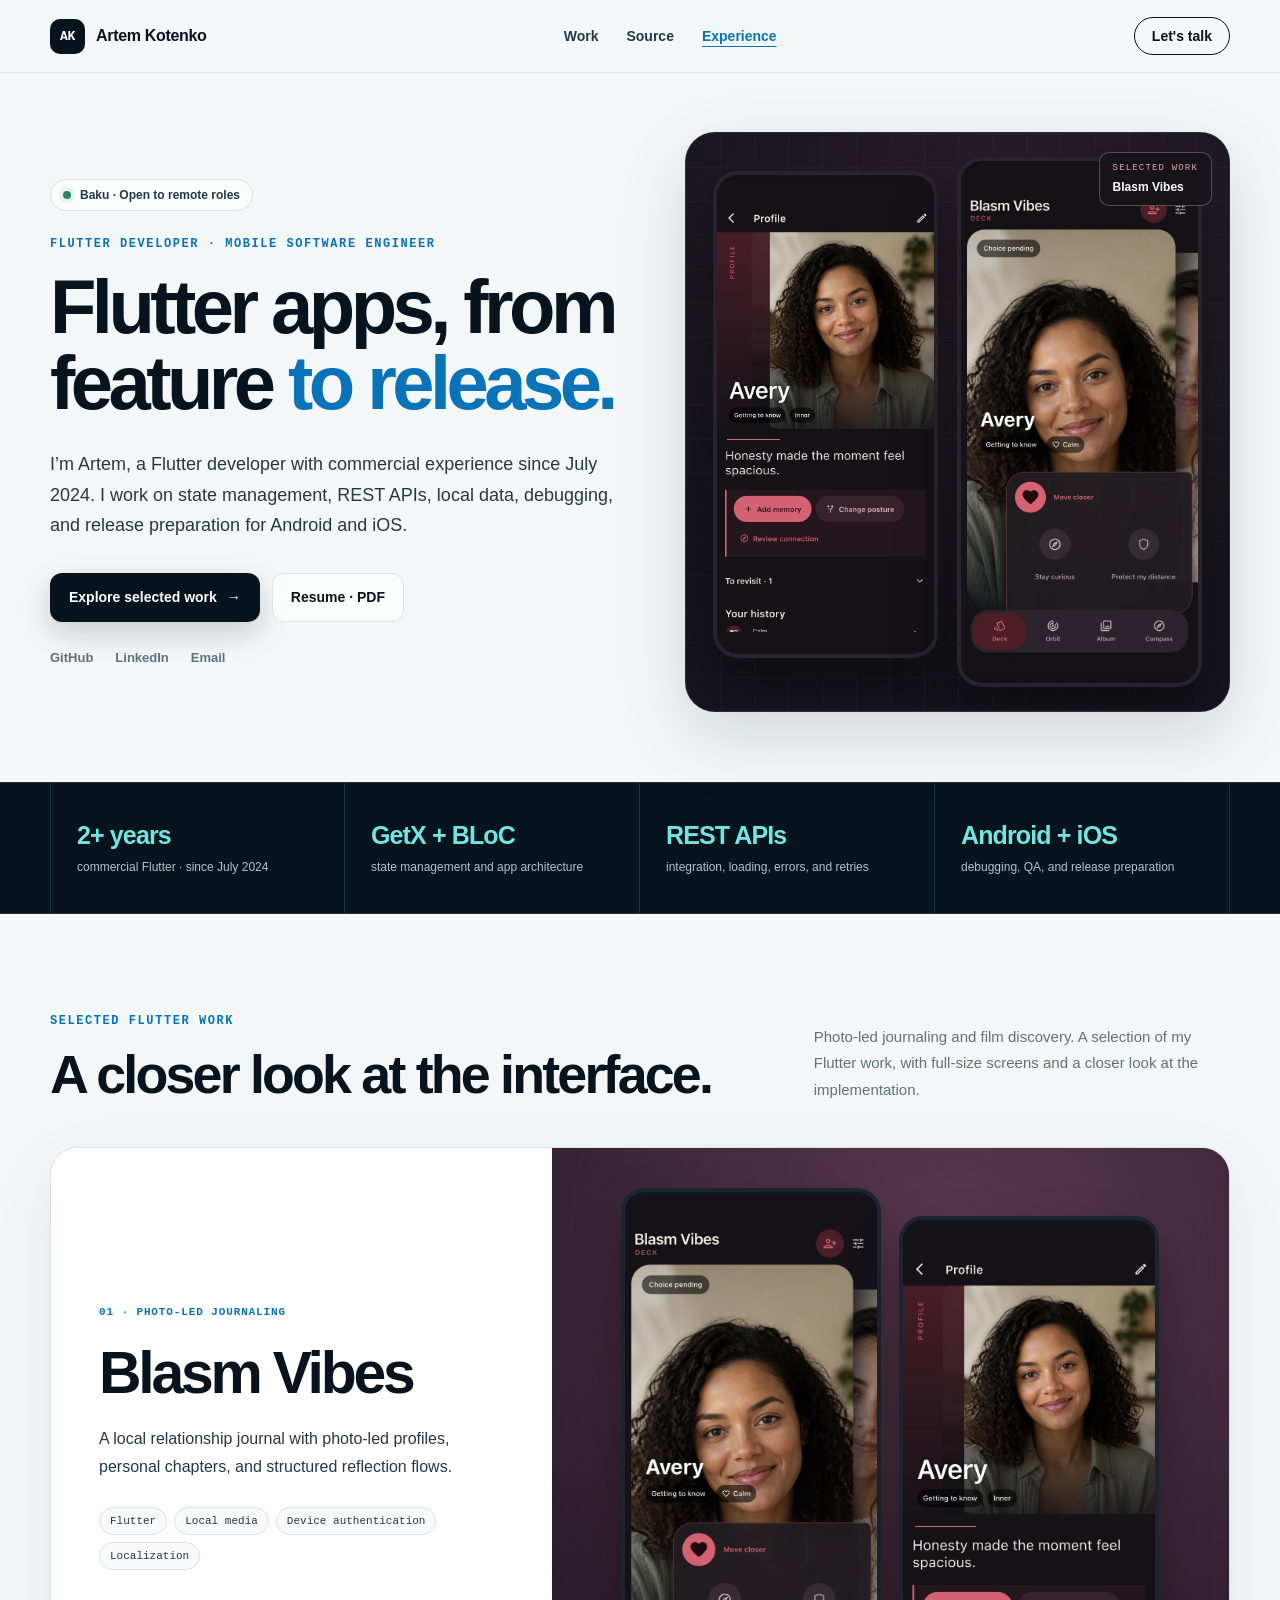
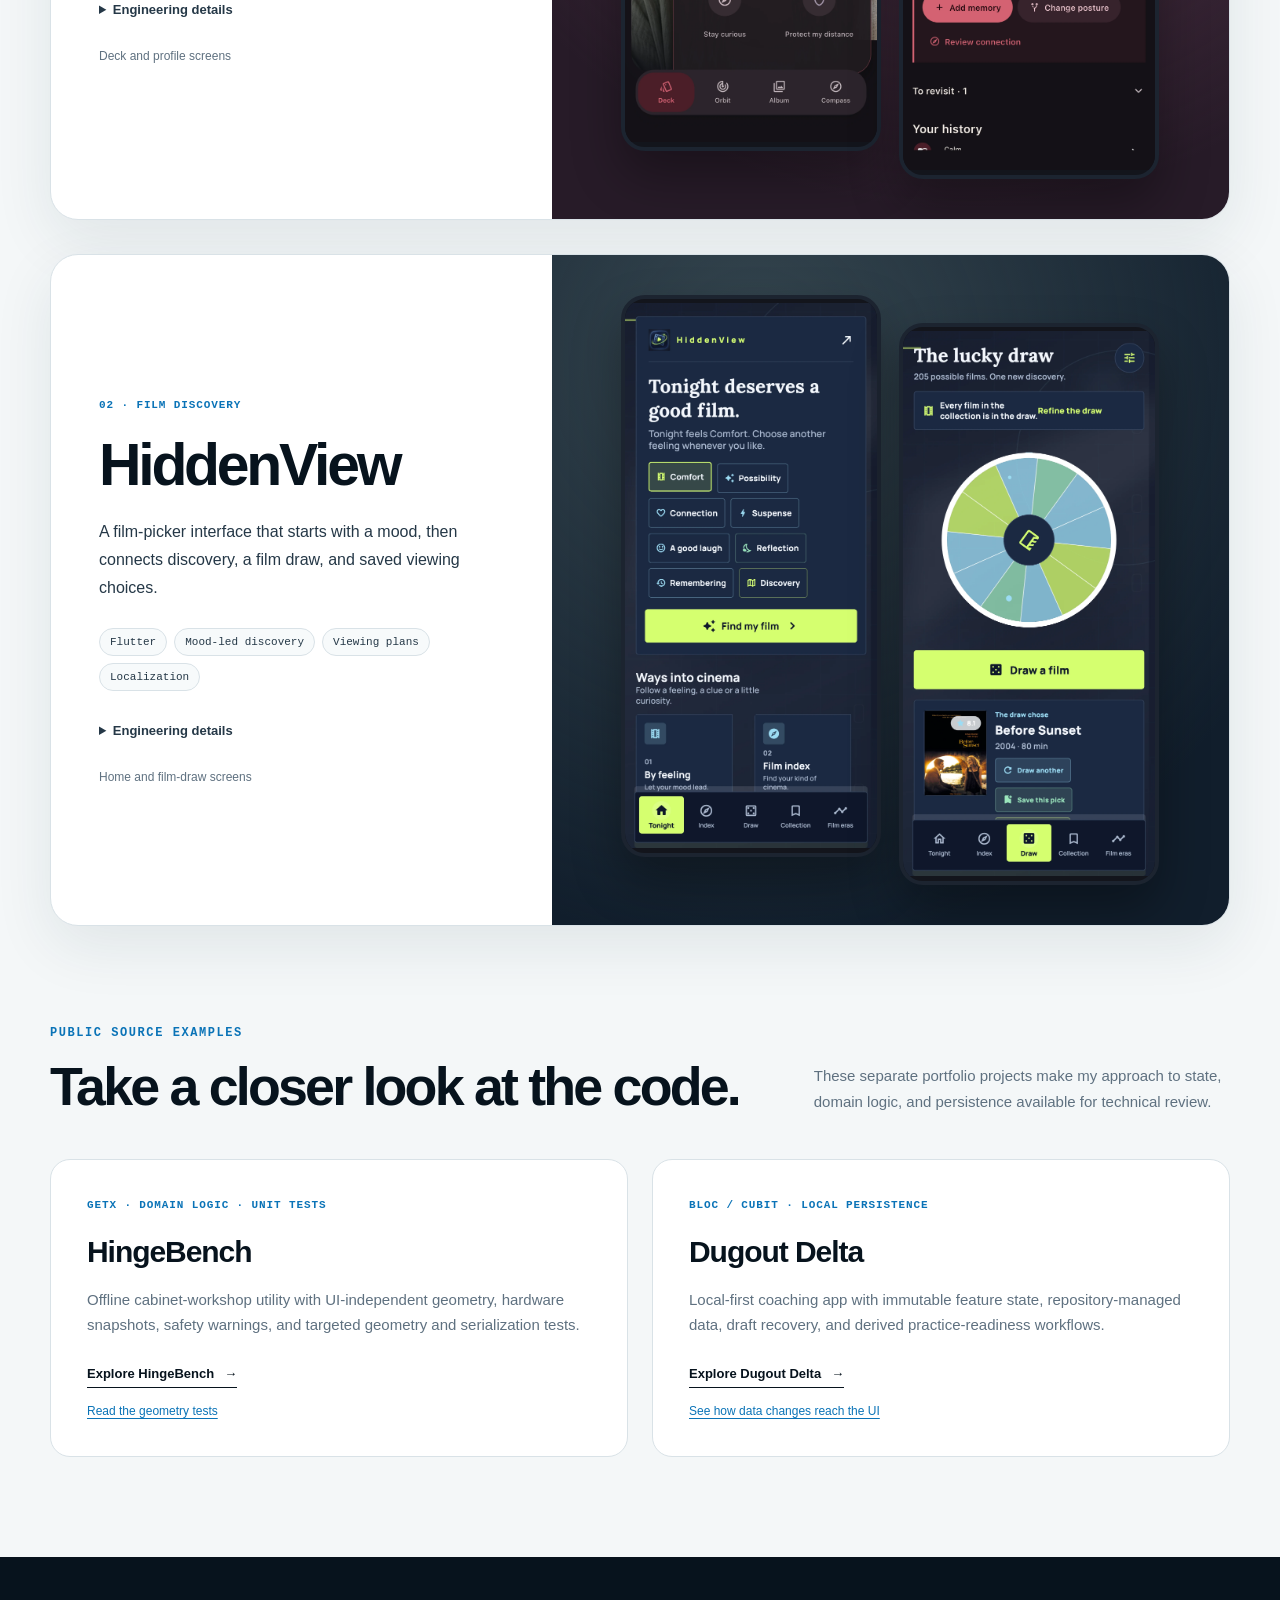
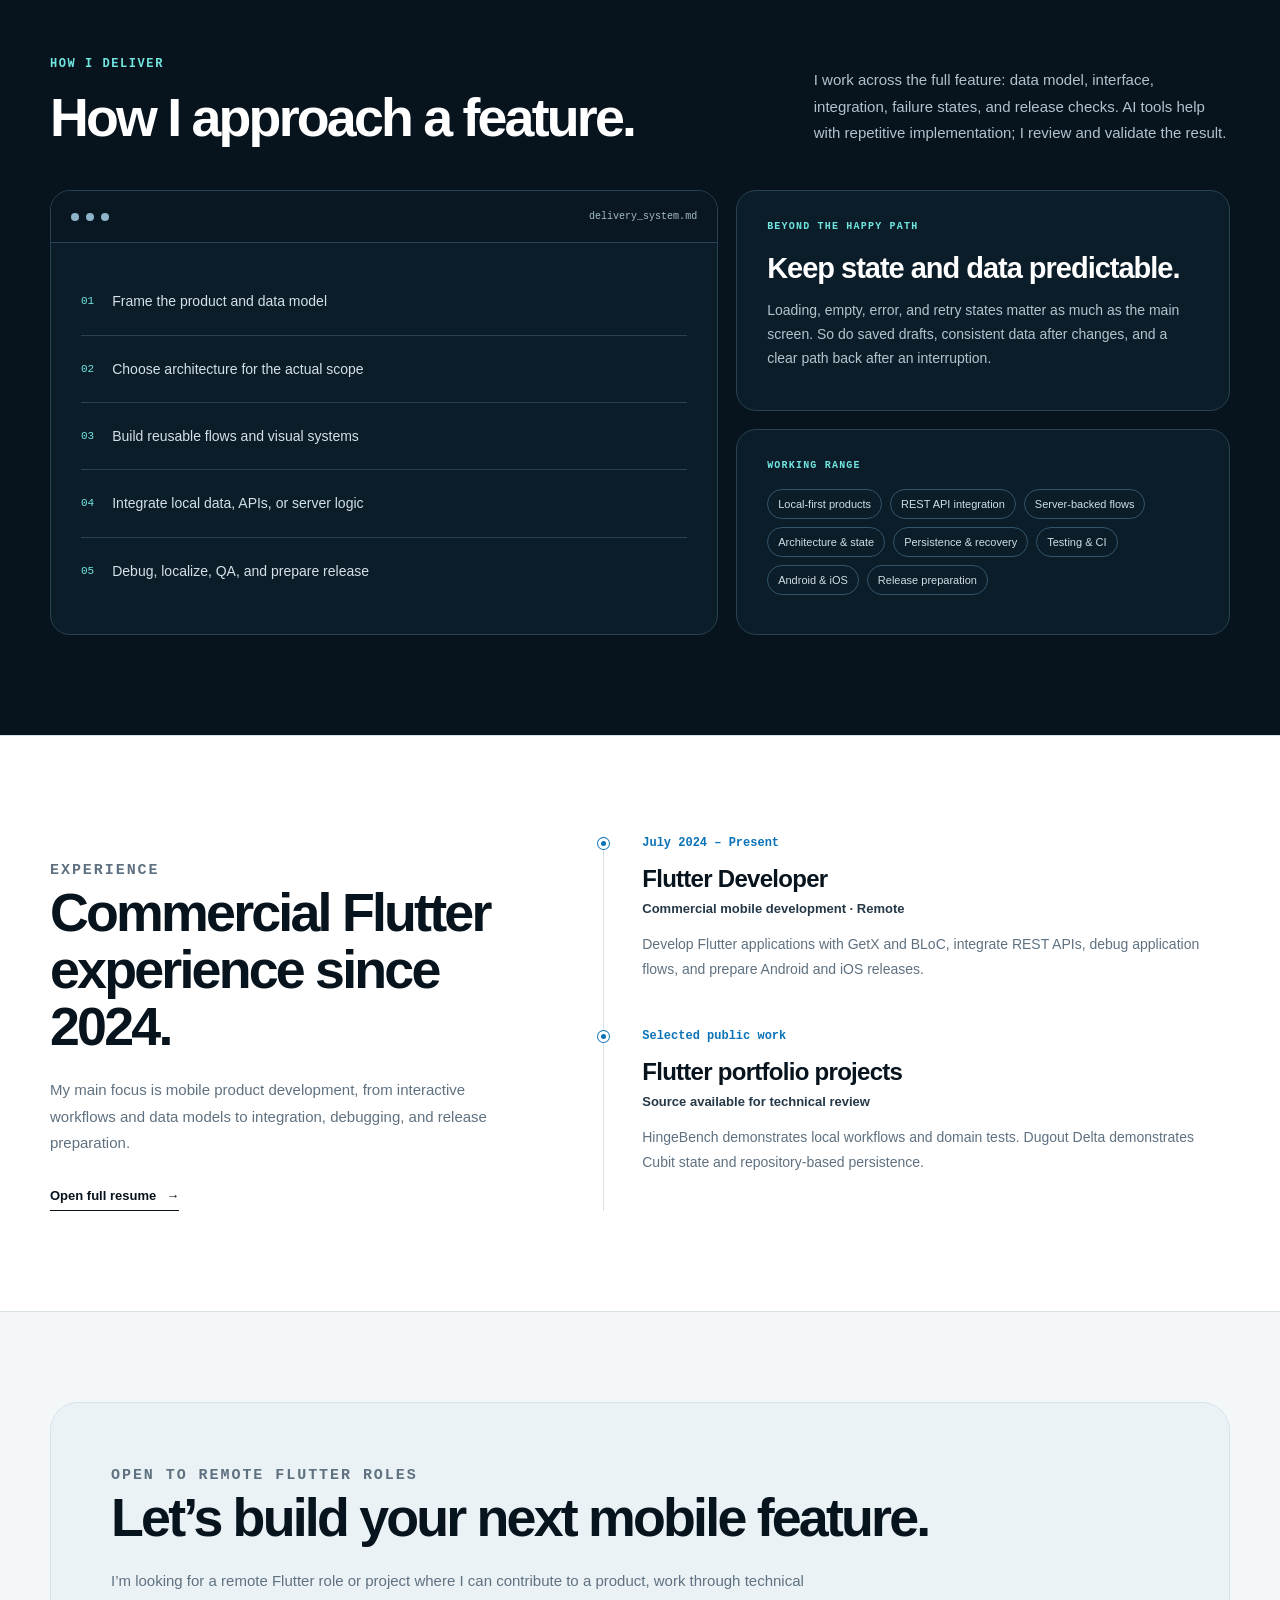
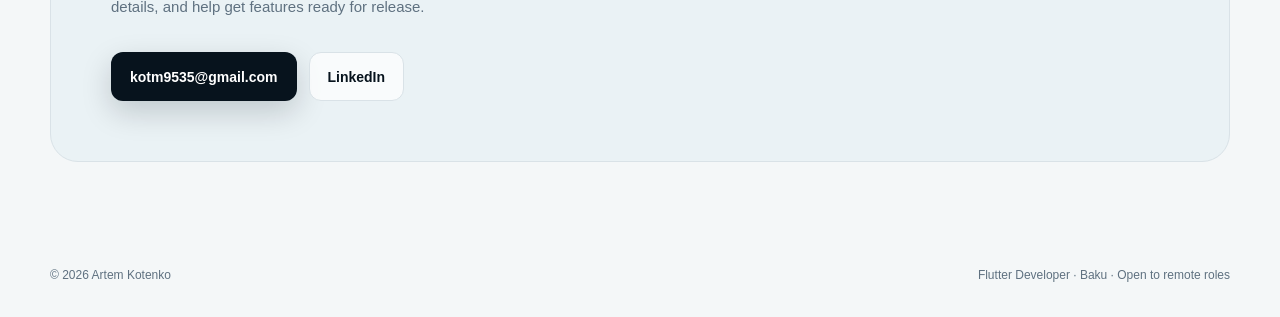
==== commit 8720ec0e: "Use reliable link labels across browser fonts" ====
--- a/index.html
+++ b/index.html
@@ -46,8 +46,8 @@
           <a class="button button-secondary" href="assets/resume/Artem_Kotenko_Flutter_Developer_Resume.pdf" target="_blank" rel="noopener noreferrer">Resume · PDF</a>
         </div>
         <div class="social-row" aria-label="Professional profiles">
-          <a href="https://github.com/ThsiTema" target="_blank" rel="noopener noreferrer">GitHub ↗</a>
-          <a href="https://www.linkedin.com/in/thistema/" target="_blank" rel="noopener noreferrer">LinkedIn ↗</a>
+          <a href="https://github.com/ThsiTema" target="_blank" rel="noopener noreferrer">GitHub</a>
+          <a href="https://www.linkedin.com/in/thistema/" target="_blank" rel="noopener noreferrer">LinkedIn</a>
           <a href="mailto:kotm9535@gmail.com">Email</a>
         </div>
       </div>
@@ -132,15 +132,15 @@
           <p class="case-number">GetX · Domain logic · Unit tests</p>
           <h3>HingeBench</h3>
           <p>Offline cabinet-workshop utility with UI-independent geometry, hardware snapshots, safety warnings, and targeted geometry and serialization tests.</p>
-          <a class="arrow-link" href="https://github.com/ThsiTema/hingebench" target="_blank" rel="noopener noreferrer"><span>Explore HingeBench</span><b aria-hidden="true">↗</b></a>
-          <a class="source-link" href="https://github.com/ThsiTema/hingebench/blob/main/test/services/geometry_service_test.dart" target="_blank" rel="noopener noreferrer">Read the geometry tests ↗</a>
+          <a class="arrow-link" href="https://github.com/ThsiTema/hingebench" target="_blank" rel="noopener noreferrer"><span>Explore HingeBench</span><b aria-hidden="true">→</b></a>
+          <a class="source-link" href="https://github.com/ThsiTema/hingebench/blob/main/test/services/geometry_service_test.dart" target="_blank" rel="noopener noreferrer">Read the geometry tests</a>
         </article>
         <article class="source-card">
           <p class="case-number">BLoC / Cubit · Local persistence</p>
           <h3>Dugout Delta</h3>
           <p>Local-first coaching app with immutable feature state, repository-managed data, draft recovery, and derived practice-readiness workflows.</p>
-          <a class="arrow-link" href="https://github.com/ThsiTema/dugout-delta" target="_blank" rel="noopener noreferrer"><span>Explore Dugout Delta</span><b aria-hidden="true">↗</b></a>
-          <a class="source-link" href="https://github.com/ThsiTema/dugout-delta/blob/main/lib/cubits/practice_data_cubit.dart" target="_blank" rel="noopener noreferrer">See how data changes reach the UI ↗</a>
+          <a class="arrow-link" href="https://github.com/ThsiTema/dugout-delta" target="_blank" rel="noopener noreferrer"><span>Explore Dugout Delta</span><b aria-hidden="true">→</b></a>
+          <a class="source-link" href="https://github.com/ThsiTema/dugout-delta/blob/main/lib/cubits/practice_data_cubit.dart" target="_blank" rel="noopener noreferrer">See how data changes reach the UI</a>
         </article>
       </div>
     </section>
@@ -176,7 +176,7 @@
         <div class="experience-intro">
           <p class="eyebrow">Experience</p><h2>Commercial Flutter experience since 2024.</h2>
           <p>My main focus is mobile product development, from interactive workflows and data models to integration, debugging, and release preparation.</p>
-          <a class="arrow-link" href="assets/resume/Artem_Kotenko_Flutter_Developer_Resume.pdf" target="_blank" rel="noopener noreferrer"><span>Open full resume</span><b aria-hidden="true">↗</b></a>
+          <a class="arrow-link" href="assets/resume/Artem_Kotenko_Flutter_Developer_Resume.pdf" target="_blank" rel="noopener noreferrer"><span>Open full resume</span><b aria-hidden="true">→</b></a>
         </div>
         <div class="timeline">
           <article class="timeline-item"><div class="timeline-dot"></div><p class="timeline-date">July 2024 – Present</p><h3>Flutter Developer</h3><h4>Commercial mobile development · Remote</h4><p>Develop Flutter applications with GetX and BLoC, integrate REST APIs, debug application flows, and prepare Android and iOS releases.</p></article>
